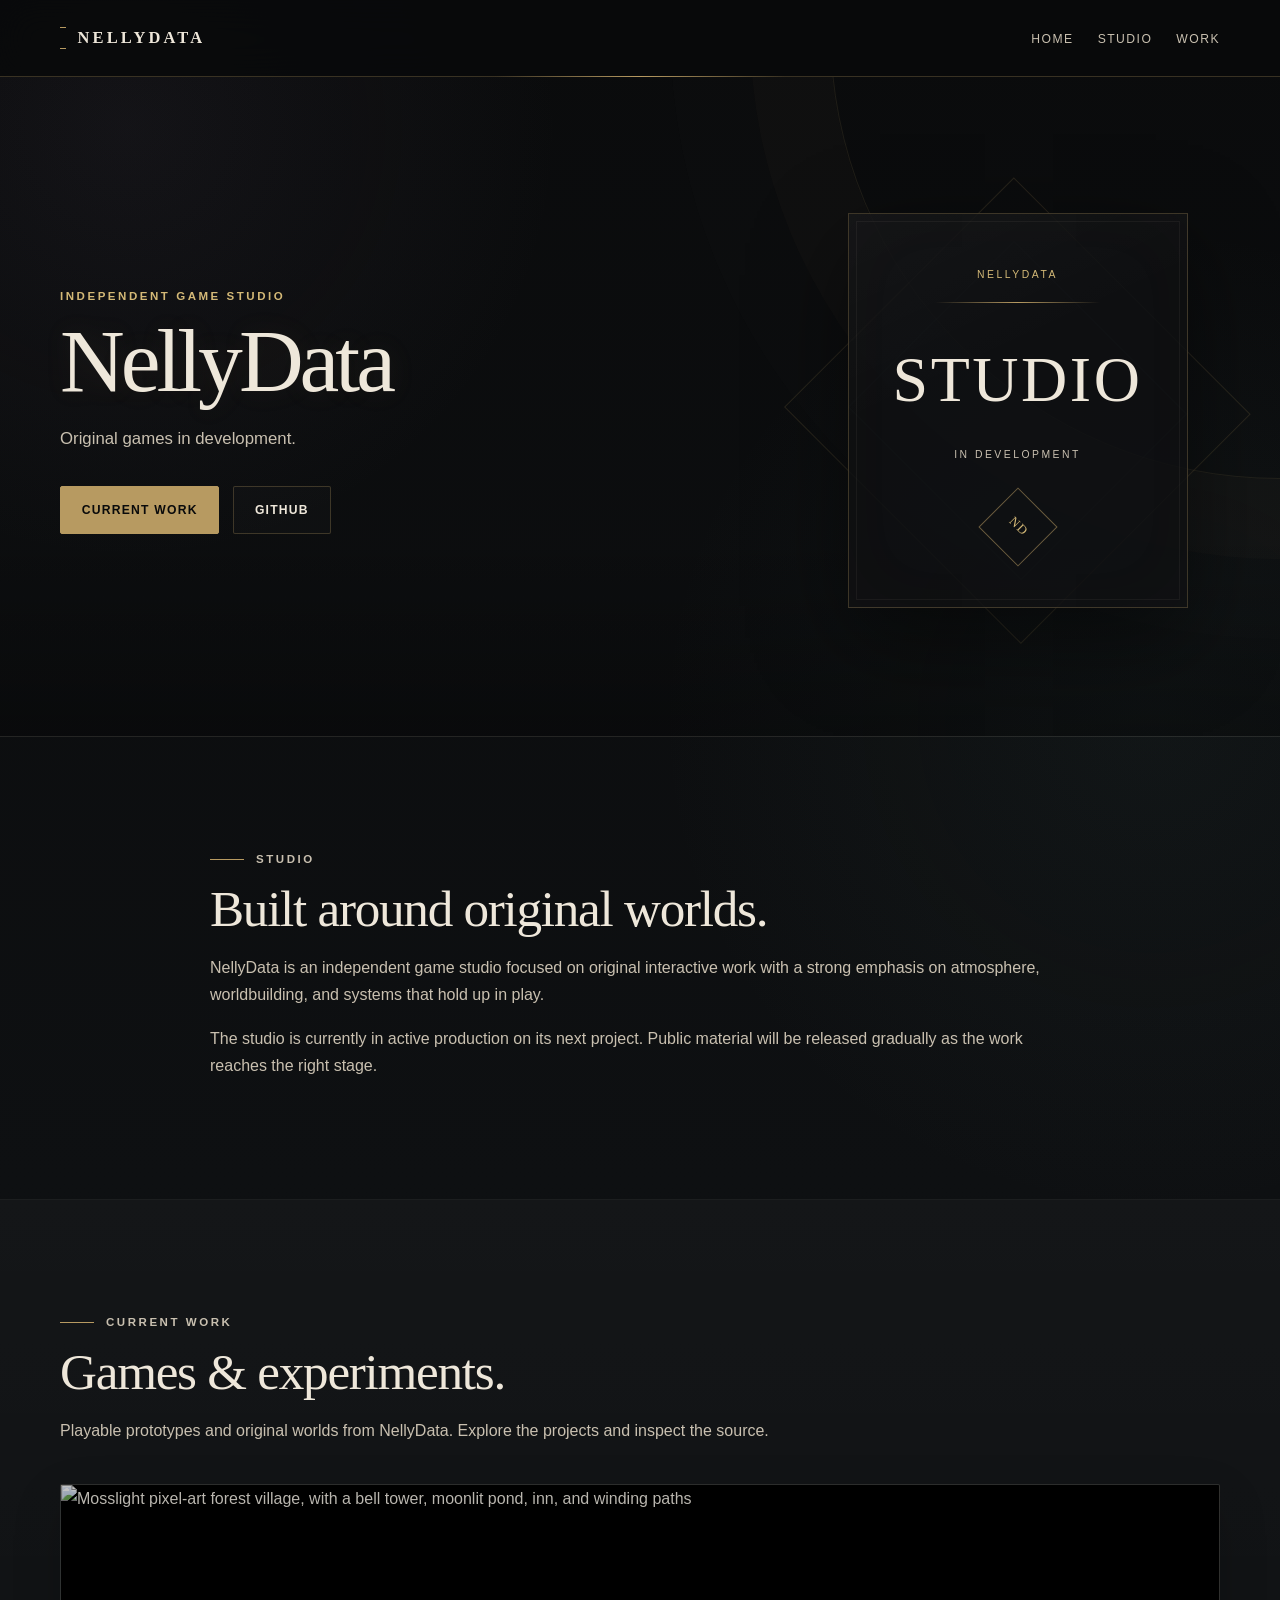
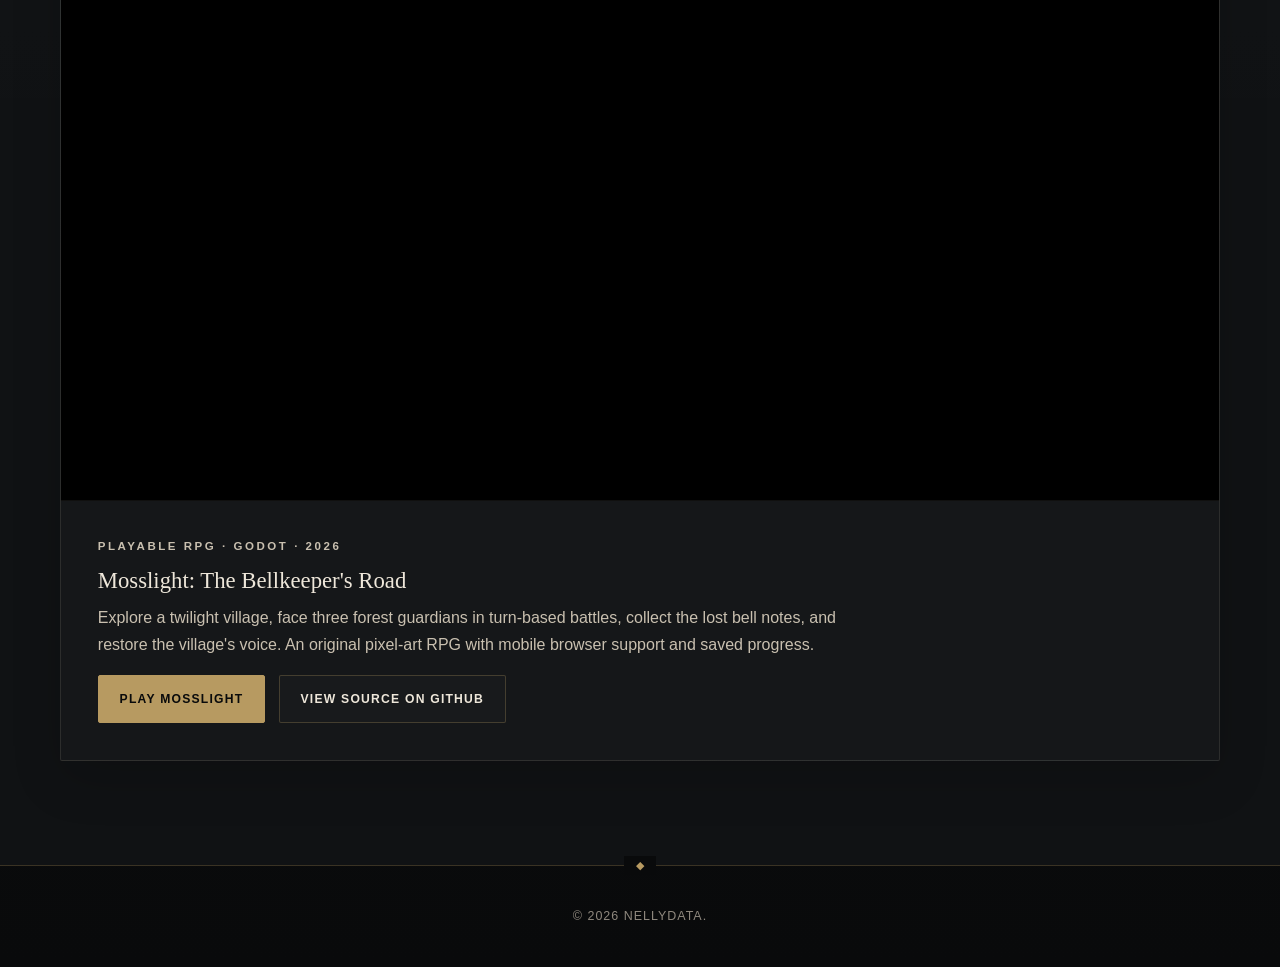
==== index.html @ 8aa21aa5 "Feature playable Mosslight RPG in NellyData portfolio" ====
<!DOCTYPE html>
<html lang="en">
<head>
    <meta charset="UTF-8">
    <meta name="viewport" content="width=device-width, initial-scale=1.0">
    <meta name="description" content="NellyData is an independent game studio developing original interactive work.">
    <meta name="theme-color" content="#090a0b">
    <title>NellyData | Game Studio</title>
    <link rel="stylesheet" href="css/style.css">
</head>
<body>
    <header class="site-header">
        <div class="container nav-wrapper">
            <a class="site-title" href="#home">NellyData</a>
            <nav aria-label="Main navigation">
                <ul class="nav-list">
                    <li><a href="#home">Home</a></li>
                    <li><a href="#studio">Studio</a></li>
                    <li><a href="#work">Work</a></li>
                </ul>
            </nav>
        </div>
    </header>

    <main>
        <section id="home" class="hero">
            <div class="container hero-content">
                <div>
                    <p class="eyebrow">Independent Game Studio</p>
                    <h1><span>NellyData</span></h1>
                    <p class="hero-text">
                        Original games in development.
                    </p>
                    <div class="button-row">
                        <a class="button primary" href="#work">Current Work</a>
                        <a class="button secondary" href="https://github.com/nellydata" target="_blank" rel="noopener">GitHub</a>
                    </div>
                </div>

                <aside class="hero-mark" aria-label="NellyData studio mark">
                    <div class="hero-mark-frame">
                        <span class="mark-kicker">NELLYDATA</span>
                        <span class="mark-rule"></span>
                        <strong>STUDIO</strong>
                        <span class="mark-subtitle">IN DEVELOPMENT</span>
                        <span class="mark-sigil" aria-hidden="true">ND</span>
                    </div>
                </aside>
            </div>
        </section>

        <section id="studio" class="section">
            <div class="container narrow">
                <p class="section-label">Studio</p>
                <h2>Built around original worlds.</h2>
                <p>
                    NellyData is an independent game studio focused on original interactive work with a strong
                    emphasis on atmosphere, worldbuilding, and systems that hold up in play.
                </p>
                <p>
                    The studio is currently in active production on its next project. Public material will be
                    released gradually as the work reaches the right stage.
                </p>
            </div>
        </section>

        <section id="work" class="section alternate-background">
            <div class="container">
                <p class="section-label">Current Work</p>
                <h2>Games &amp; experiments.</h2>
                <p class="section-intro">
                    Playable prototypes and original worlds from NellyData. Explore the projects and inspect the source.
                </p>

                <div class="project-grid">
                    <article class="project-card">
                        <img src="https://raw.githubusercontent.com/nellydata/mosslight-the-bellkeepers-road/main/game/assets/village.png" alt="Mosslight pixel-art forest village, with a bell tower, moonlit pond, inn, and winding paths" loading="lazy">
                        <div class="project-content">
                            <p class="project-type">Playable RPG · Godot · 2026</p>
                            <h3>Mosslight: The Bellkeeper's Road</h3>
                            <p>Explore a twilight village, face three forest guardians in turn-based battles, collect the lost bell notes, and restore the village's voice. An original pixel-art RPG with mobile browser support and saved progress.</p>
                            <div class="button-row">
                                <a class="button primary" href="https://nellydata.tailc1afc1.ts.net:10000/mosslight/index.html?v=mosslight-20261029-v1" target="_blank" rel="noopener noreferrer">Play Mosslight</a>
                                <a class="button secondary" href="https://github.com/nellydata/mosslight-the-bellkeepers-road" target="_blank" rel="noopener noreferrer">View Source on GitHub</a>
                            </div>
                        </div>
                    </article>
                </div>
            </div>
        </section>
    </main>

    <footer class="site-footer">
        <div class="container">
            <p>&copy; 2026 NellyData.</p>
        </div>
    </footer>
</body>
</html>
---- css/style.css ----
:root {
    --ink: #090a0b;
    --ink-soft: #101214;
    --panel: #151719;
    --panel-raised: #1b1d20;
    --ivory: #eee7da;
    --ivory-soft: #c9c0b0;
    --brass: #b79a61;
    --brass-bright: #d4b977;
    --verdigris: #567c77;
    --violet: #665872;
    --line: rgba(183, 154, 97, 0.28);
    --line-soft: rgba(238, 231, 218, 0.10);
    --shadow: rgba(0, 0, 0, 0.48);
    --max-width: 1160px;
}

* {
    box-sizing: border-box;
}

html {
    scroll-behavior: smooth;
    background: var(--ink);
}

body {
    margin: 0;
    min-height: 100vh;
    font-family: "Segoe UI", Inter, Arial, sans-serif;
    line-height: 1.7;
    color: var(--ivory);
    background:
        radial-gradient(circle at 10% 5%, rgba(102, 88, 114, 0.10), transparent 27rem),
        radial-gradient(circle at 90% 28%, rgba(86, 124, 119, 0.07), transparent 31rem),
        linear-gradient(180deg, #0a0b0c 0%, #0e1012 46%, #090a0b 100%);
}

body::before {
    content: "";
    position: fixed;
    inset: 0;
    pointer-events: none;
    opacity: 0.22;
    background-image:
        linear-gradient(rgba(255,255,255,0.012) 1px, transparent 1px),
        linear-gradient(90deg, rgba(255,255,255,0.009) 1px, transparent 1px);
    background-size: 72px 72px;
    mask-image: linear-gradient(to bottom, black, transparent 78%);
    z-index: -1;
}

::selection {
    background: var(--brass);
    color: var(--ink);
}

img {
    max-width: 100%;
    display: block;
}

a {
    color: inherit;
}

.container {
    width: min(92%, var(--max-width));
    margin: 0 auto;
}

.narrow {
    max-width: 860px;
}

.site-header {
    position: sticky;
    top: 0;
    z-index: 1000;
    background: rgba(9, 10, 11, 0.88);
    backdrop-filter: blur(18px);
    border-bottom: 1px solid var(--line);
}

.site-header::after {
    content: "";
    position: absolute;
    left: 50%;
    bottom: -1px;
    width: min(28vw, 290px);
    height: 1px;
    transform: translateX(-50%);
    background: linear-gradient(90deg, transparent, var(--brass), transparent);
}

.nav-wrapper {
    min-height: 76px;
    display: flex;
    align-items: center;
    justify-content: space-between;
    gap: 1.5rem;
}

.site-title {
    position: relative;
    padding-left: 1.1rem;
    font-family: Georgia, "Times New Roman", serif;
    font-size: 1.03rem;
    font-weight: 700;
    letter-spacing: 0.19em;
    text-decoration: none;
    text-transform: uppercase;
}

.site-title::before {
    content: "";
    position: absolute;
    left: 0;
    top: 50%;
    width: 6px;
    height: 20px;
    border-top: 1px solid var(--brass);
    border-bottom: 1px solid var(--brass);
    transform: translateY(-50%);
}

.nav-list {
    display: flex;
    gap: 1.5rem;
    margin: 0;
    padding: 0;
    list-style: none;
}

.nav-list a {
    position: relative;
    color: var(--ivory-soft);
    font-size: 0.76rem;
    letter-spacing: 0.12em;
    text-decoration: none;
    text-transform: uppercase;
}

.nav-list a::after {
    content: "";
    position: absolute;
    left: 0;
    right: 100%;
    bottom: -0.45rem;
    height: 1px;
    background: var(--brass);
    transition: right 180ms ease;
}

.nav-list a:hover,
.nav-list a:focus-visible {
    color: var(--ivory);
}

.nav-list a:hover::after,
.nav-list a:focus-visible::after {
    right: 0;
}

.hero {
    position: relative;
    overflow: hidden;
    padding: 8.5rem 0 8rem;
    border-bottom: 1px solid var(--line-soft);
}

.hero::before,
.hero::after {
    content: "";
    position: absolute;
    pointer-events: none;
}

.hero::before {
    width: 56rem;
    height: 56rem;
    right: -28rem;
    top: -31rem;
    border: 1px solid rgba(183, 154, 97, 0.12);
    border-radius: 50%;
    box-shadow:
        0 0 0 80px rgba(183, 154, 97, 0.018),
        0 0 0 160px rgba(86, 124, 119, 0.012);
}

.hero::after {
    left: 0;
    right: 0;
    bottom: 0;
    height: 13rem;
    background: linear-gradient(to top, rgba(0, 0, 0, 0.28), transparent);
}

.hero-content {
    position: relative;
    z-index: 1;
    display: grid;
    grid-template-columns: minmax(0, 1.25fr) minmax(300px, 0.75fr);
    gap: 5rem;
    align-items: center;
}

.eyebrow,
.section-label,
.project-type {
    margin-bottom: 0.75rem;
    color: var(--brass-bright);
    font-size: 0.72rem;
    font-weight: 700;
    letter-spacing: 0.22em;
    text-transform: uppercase;
}

h1,
h2,
h3,
p {
    margin-top: 0;
}

h1,
h2,
h3 {
    font-family: Georgia, "Times New Roman", serif;
    font-weight: 500;
}

h1 {
    max-width: 780px;
    margin-bottom: 1.3rem;
    font-size: clamp(3rem, 7vw, 6rem);
    line-height: 0.96;
    letter-spacing: -0.045em;
}

h1 span {
    color: var(--ivory);
    text-shadow: 0 0 28px rgba(183, 154, 97, 0.10);
}

h2 {
    margin-bottom: 1.1rem;
    font-size: clamp(2rem, 4vw, 3.5rem);
    line-height: 1.08;
    letter-spacing: -0.025em;
}

h3 {
    margin-bottom: 0.65rem;
    font-size: 1.42rem;
    line-height: 1.2;
}

.hero-text,
.section-intro,
.section p,
.project-card p {
    color: var(--ivory-soft);
}

.hero-text {
    max-width: 700px;
    margin-bottom: 2rem;
    font-size: 1.05rem;
}

.button-row {
    display: flex;
    flex-wrap: wrap;
    gap: 0.85rem;
}

.button {
    position: relative;
    display: inline-block;
    overflow: hidden;
    padding: 0.82rem 1.3rem;
    border: 1px solid var(--line);
    border-radius: 2px;
    font-size: 0.76rem;
    font-weight: 700;
    letter-spacing: 0.10em;
    text-decoration: none;
    text-transform: uppercase;
    transition:
        transform 180ms ease,
        border-color 180ms ease,
        background 180ms ease,
        color 180ms ease;
}

.button:hover,
.button:focus-visible {
    transform: translateY(-1px);
}

.button.primary {
    border-color: var(--brass);
    background: var(--brass);
    color: var(--ink);
}

.button.primary:hover,
.button.primary:focus-visible {
    border-color: var(--brass-bright);
    background: var(--brass-bright);
}

.button.secondary {
    background: rgba(255,255,255,0.015);
    color: var(--ivory);
}

.button.secondary:hover,
.button.secondary:focus-visible {
    border-color: rgba(183, 154, 97, 0.65);
    background: rgba(183, 154, 97, 0.06);
}

.hero-mark {
    position: relative;
    min-height: 390px;
    display: grid;
    place-items: center;
}

.hero-mark::before,
.hero-mark::after {
    content: "";
    position: absolute;
    inset: 2.2rem;
    border: 1px solid rgba(183, 154, 97, 0.16);
    transform: rotate(45deg);
}

.hero-mark::after {
    inset: 5rem;
    border-color: rgba(86, 124, 119, 0.14);
    transform: rotate(45deg);
}

.hero-mark-frame {
    position: relative;
    z-index: 2;
    width: min(100%, 340px);
    padding: 3.25rem 2rem;
    border: 1px solid var(--line);
    outline: 1px solid rgba(238, 231, 218, 0.05);
    outline-offset: -9px;
    background:
        linear-gradient(155deg, rgba(255,255,255,0.025), transparent 40%),
        rgba(14, 16, 18, 0.86);
    box-shadow:
        0 30px 90px var(--shadow),
        inset 0 0 80px rgba(183, 154, 97, 0.018);
    text-align: center;
}

.mark-kicker,
.mark-subtitle {
    display: block;
    font-size: 0.65rem;
    letter-spacing: 0.24em;
    text-transform: uppercase;
}

.mark-kicker {
    color: var(--brass-bright);
}

.mark-rule {
    display: block;
    width: 60%;
    height: 1px;
    margin: 1.15rem auto 1.45rem;
    background: linear-gradient(90deg, transparent, var(--brass), transparent);
}

.hero-mark strong {
    display: block;
    font-family: Georgia, "Times New Roman", serif;
    font-size: clamp(2.4rem, 5vw, 4rem);
    font-weight: 500;
    letter-spacing: 0.04em;
}

.mark-subtitle {
    margin-top: 0.7rem;
    color: var(--ivory-soft);
    line-height: 1.7;
}

.mark-sigil {
    display: grid;
    width: 56px;
    height: 56px;
    margin: 2.2rem auto 0;
    place-items: center;
    border: 1px solid rgba(183, 154, 97, 0.55);
    transform: rotate(45deg);
    color: var(--brass-bright);
    font-family: Georgia, "Times New Roman", serif;
    font-size: 0.8rem;
    letter-spacing: 0.08em;
}

.mark-sigil::first-letter {
    color: var(--ivory);
}

.section {
    position: relative;
    padding: 6.5rem 0;
}

.section + .section {
    border-top: 1px solid rgba(238, 231, 218, 0.055);
}

.alternate-background {
    background:
        linear-gradient(180deg, rgba(255,255,255,0.015), transparent 45%),
        var(--ink-soft);
}

.section-label {
    display: inline-flex;
    align-items: center;
    gap: 0.75rem;
}

.section-label::before {
    content: "";
    width: 34px;
    height: 1px;
    background: var(--brass);
}

.section-intro {
    max-width: 760px;
}

.skills-grid {
    display: grid;
    grid-template-columns: repeat(3, 1fr);
    gap: 1rem;
    margin-top: 2.4rem;
}

.info-card,
.project-card {
    position: relative;
    border: 1px solid var(--line-soft);
    border-radius: 2px;
    background:
        linear-gradient(150deg, rgba(255,255,255,0.022), transparent 38%),
        var(--panel);
    box-shadow: 0 18px 50px rgba(0, 0, 0, 0.16);
}

.info-card::before,
.project-card::before {
    content: "";
    position: absolute;
    left: 0;
    top: 0;
    width: 64px;
    height: 1px;
    background: var(--brass);
}

.info-card {
    padding: 1.5rem;
}

.info-card:nth-child(2)::before {
    background: var(--verdigris);
}

.info-card:nth-child(3)::before {
    background: var(--violet);
}

.info-card p {
    margin-bottom: 0;
}

.project-grid {
    display: grid;
    grid-template-columns: repeat(12, 1fr);
    gap: 1.25rem;
    margin-top: 2.5rem;
}

.project-card {
    grid-column: span 6;
    overflow: hidden;
    transition:
        transform 180ms ease,
        border-color 180ms ease,
        background 180ms ease;
}

.project-card:first-child {
    grid-column: span 12;
    background:
        radial-gradient(circle at 85% 10%, rgba(86, 124, 119, 0.09), transparent 28rem),
        linear-gradient(150deg, rgba(183,154,97,0.04), transparent 38%),
        var(--panel);
}

.project-card:hover {
    transform: translateY(-3px);
    border-color: rgba(183, 154, 97, 0.30);
}

.project-card > img {
    width: 100%;
    aspect-ratio: 16 / 8.5;
    object-fit: cover;
    filter: saturate(0.65) contrast(1.08) brightness(0.76);
    border-bottom: 1px solid var(--line-soft);
    background: #050606;
}

.project-content {
    padding: 1.7rem;
}

.project-card:first-child .project-content {
    max-width: 850px;
    padding: 2.3rem;
}

.project-type {
    margin-bottom: 0.6rem;
}

.site-footer {
    position: relative;
    padding: 2.5rem 0;
    border-top: 1px solid var(--line);
    color: #8f887e;
    text-align: center;
}

.site-footer::before {
    content: "◆";
    position: absolute;
    top: -0.62rem;
    left: 50%;
    padding: 0 0.75rem;
    transform: translateX(-50%);
    background: var(--ink);
    color: var(--brass);
    font-size: 0.7rem;
}

.site-footer p {
    margin-bottom: 0;
    font-size: 0.78rem;
    letter-spacing: 0.08em;
    text-transform: uppercase;
}

:focus-visible {
    outline: 2px solid var(--brass-bright);
    outline-offset: 4px;
}

@media (max-width: 900px) {
    .hero-content {
        grid-template-columns: 1fr;
        gap: 3rem;
    }

    .hero {
        padding-top: 6.5rem;
    }

    .hero-mark {
        min-height: 300px;
    }

    .skills-grid {
        grid-template-columns: 1fr;
    }

    .project-card,
    .project-card:first-child {
        grid-column: span 12;
    }
}

@media (max-width: 660px) {
    .nav-wrapper {
        align-items: flex-start;
        flex-direction: column;
        padding: 1rem 0;
    }

    .nav-list {
        flex-wrap: wrap;
        gap: 0.8rem 1rem;
    }

    .hero {
        padding: 5rem 0 5.5rem;
    }

    .hero-mark {
        min-height: 260px;
    }

    .hero-mark::before,
    .hero-mark::after {
        display: none;
    }

    .section {
        padding: 5rem 0;
    }

    .project-card:first-child .project-content,
    .project-content {
        padding: 1.4rem;
    }
}

@media (prefers-reduced-motion: reduce) {
    html {
        scroll-behavior: auto;
    }

    *,
    *::before,
    *::after {
        transition: none !important;
    }
}
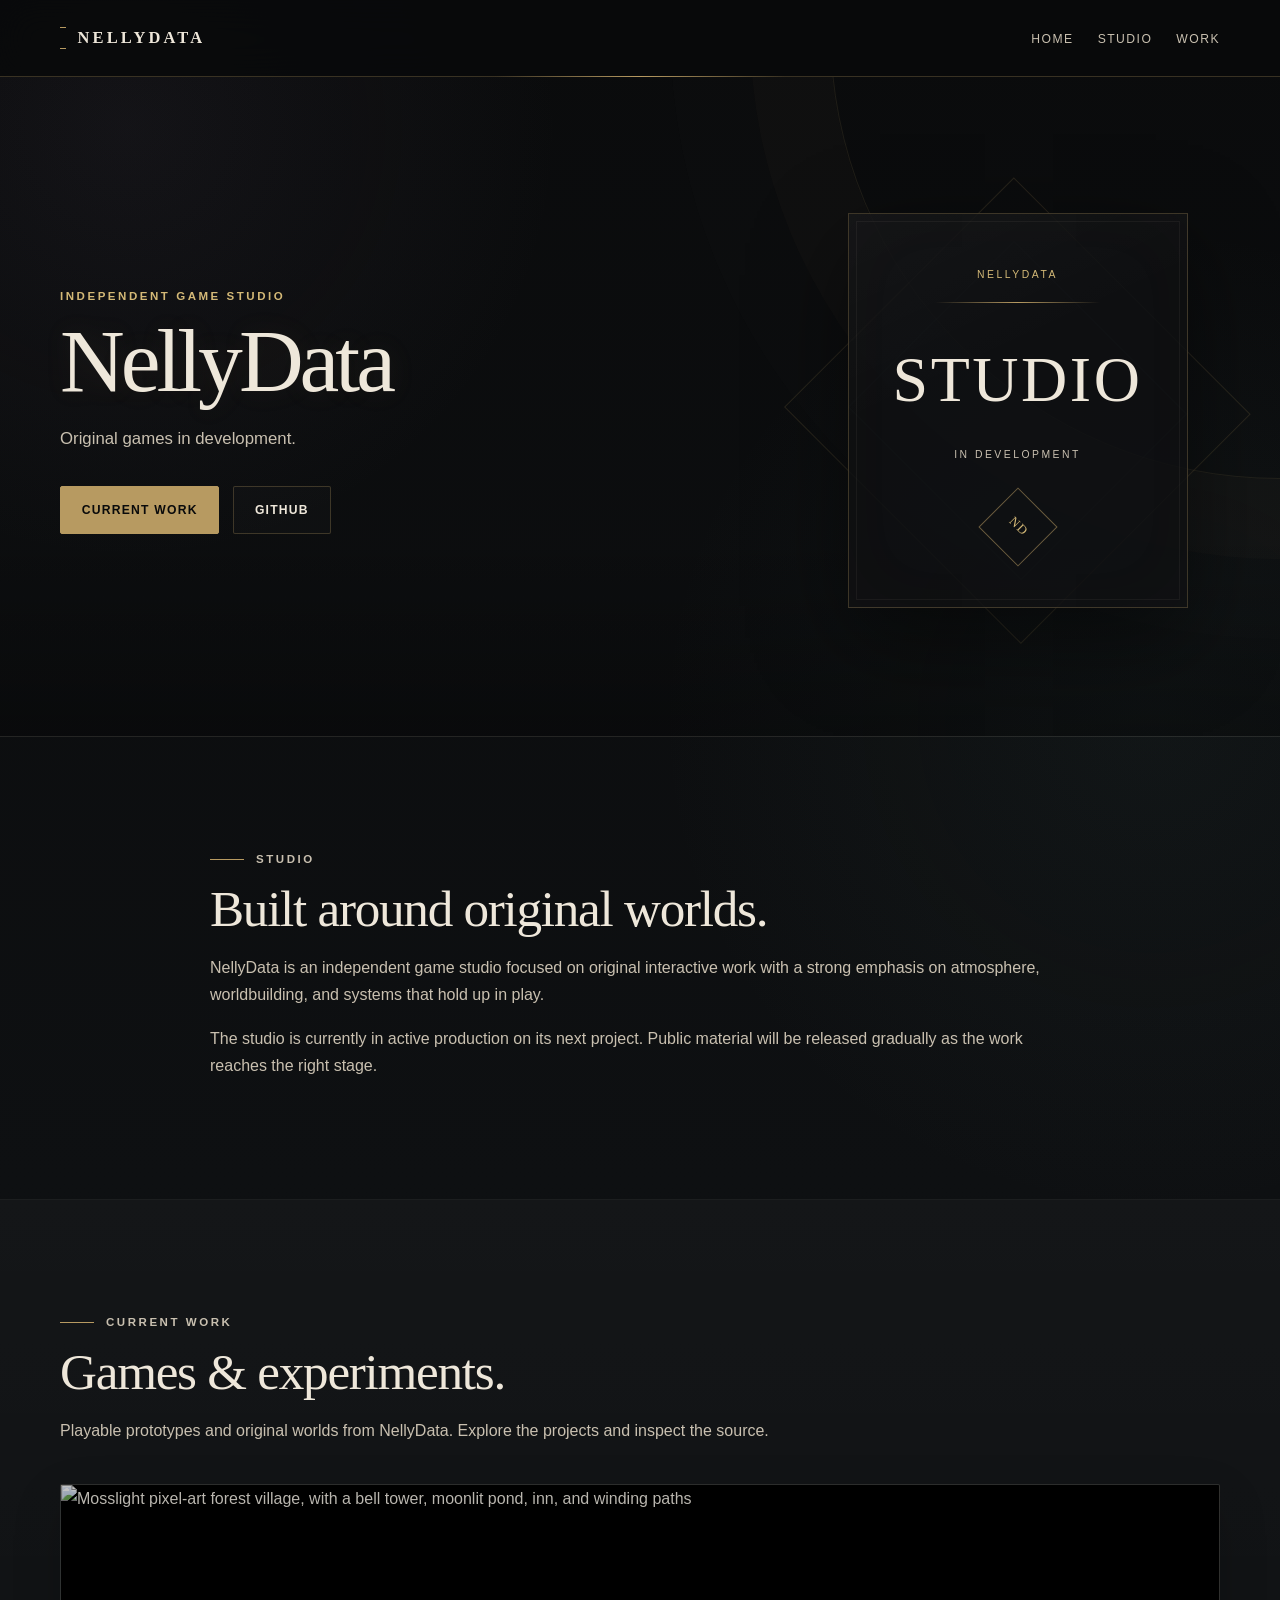
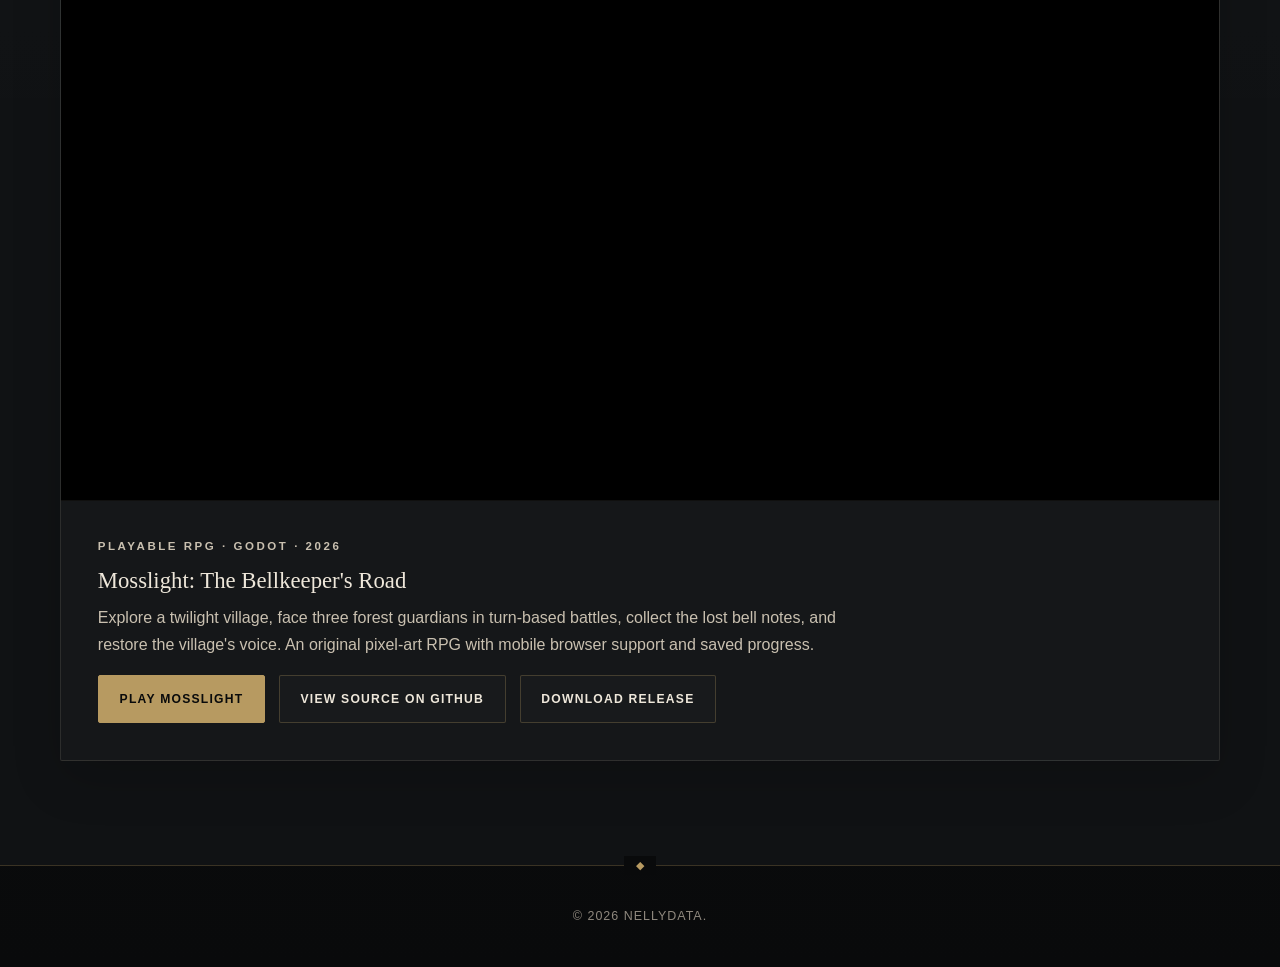
==== commit b1de770d: "Add Mosslight download release to portfolio" ====
--- a/index.html
+++ b/index.html
@@ -82,6 +82,7 @@
                             <div class="button-row">
                                 <a class="button primary" href="https://nellydata.tailc1afc1.ts.net:10000/mosslight/index.html?v=mosslight-20261029-v1" target="_blank" rel="noopener noreferrer">Play Mosslight</a>
                                 <a class="button secondary" href="https://github.com/nellydata/mosslight-the-bellkeepers-road" target="_blank" rel="noopener noreferrer">View Source on GitHub</a>
+                                <a class="button secondary" href="https://github.com/nellydata/mosslight-the-bellkeepers-road/releases/tag/v1.0.0" target="_blank" rel="noopener noreferrer">Download Release</a>
                             </div>
                         </div>
                     </article>
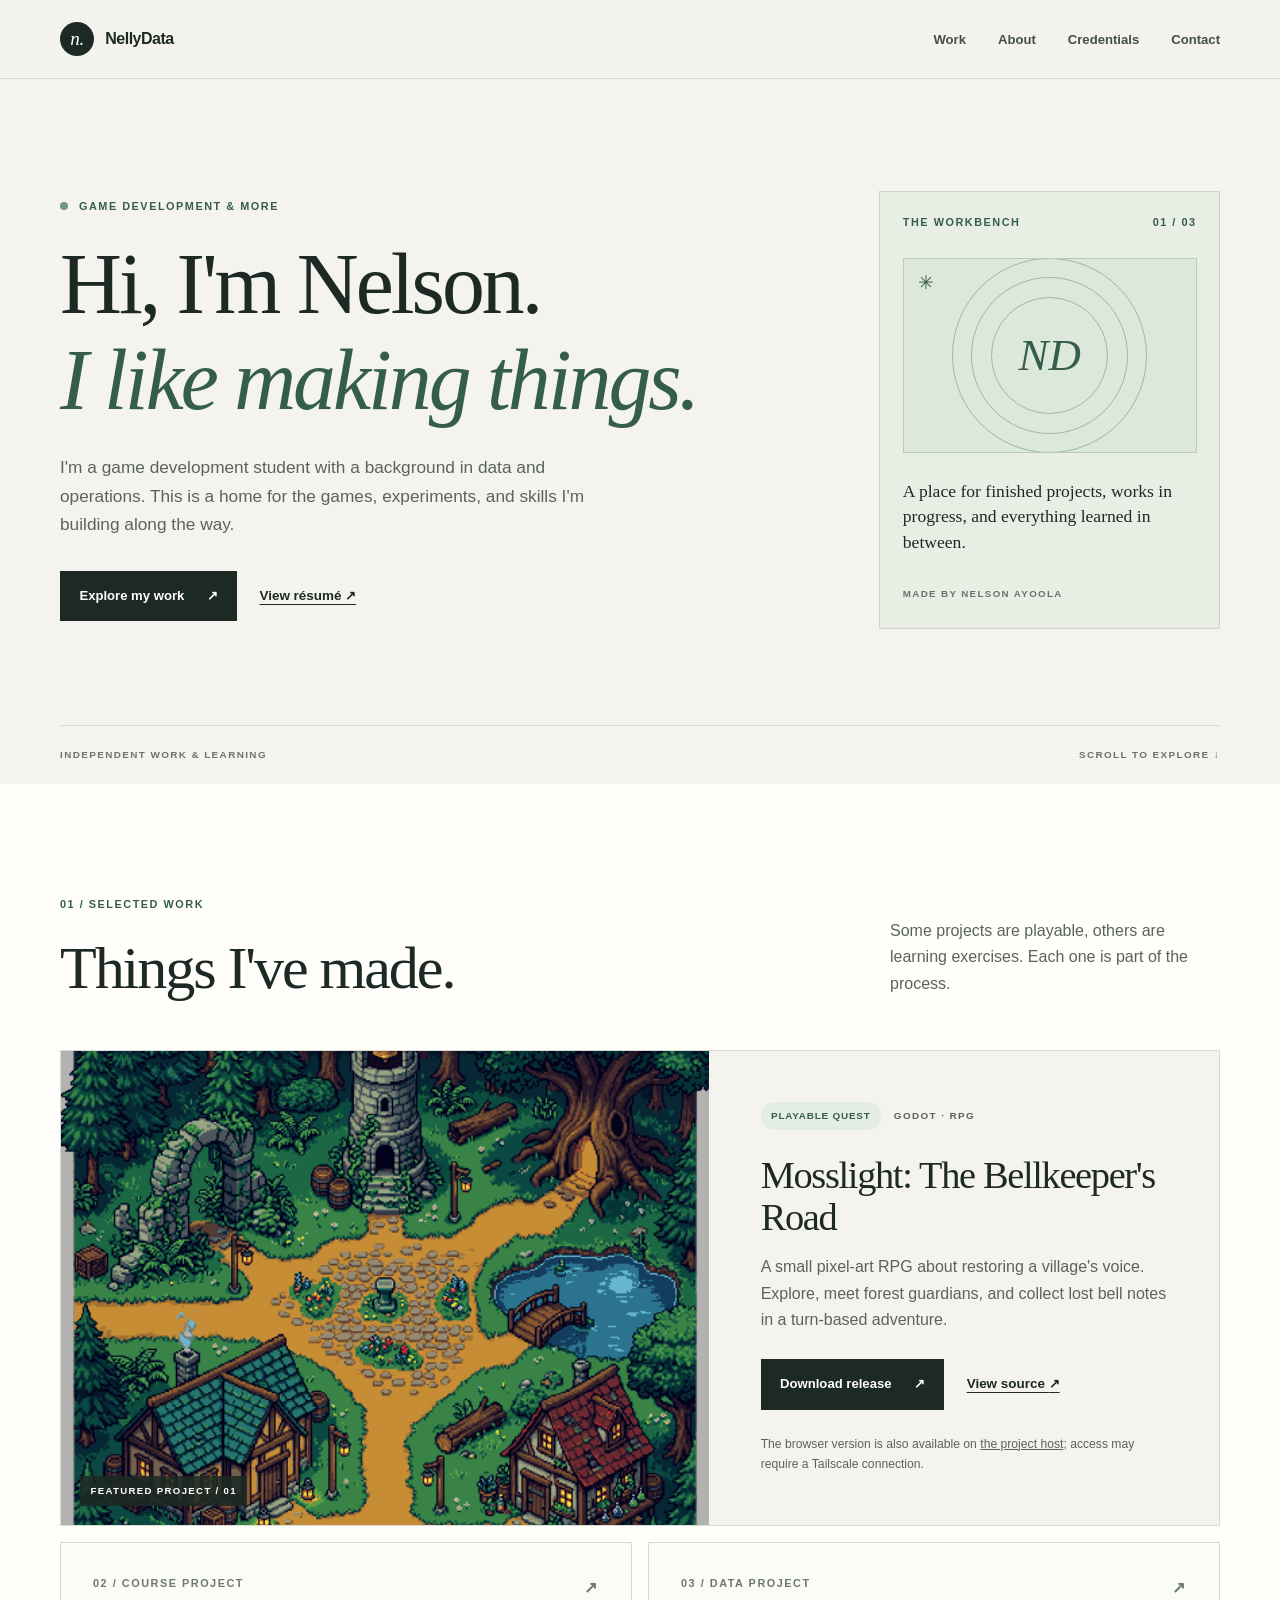
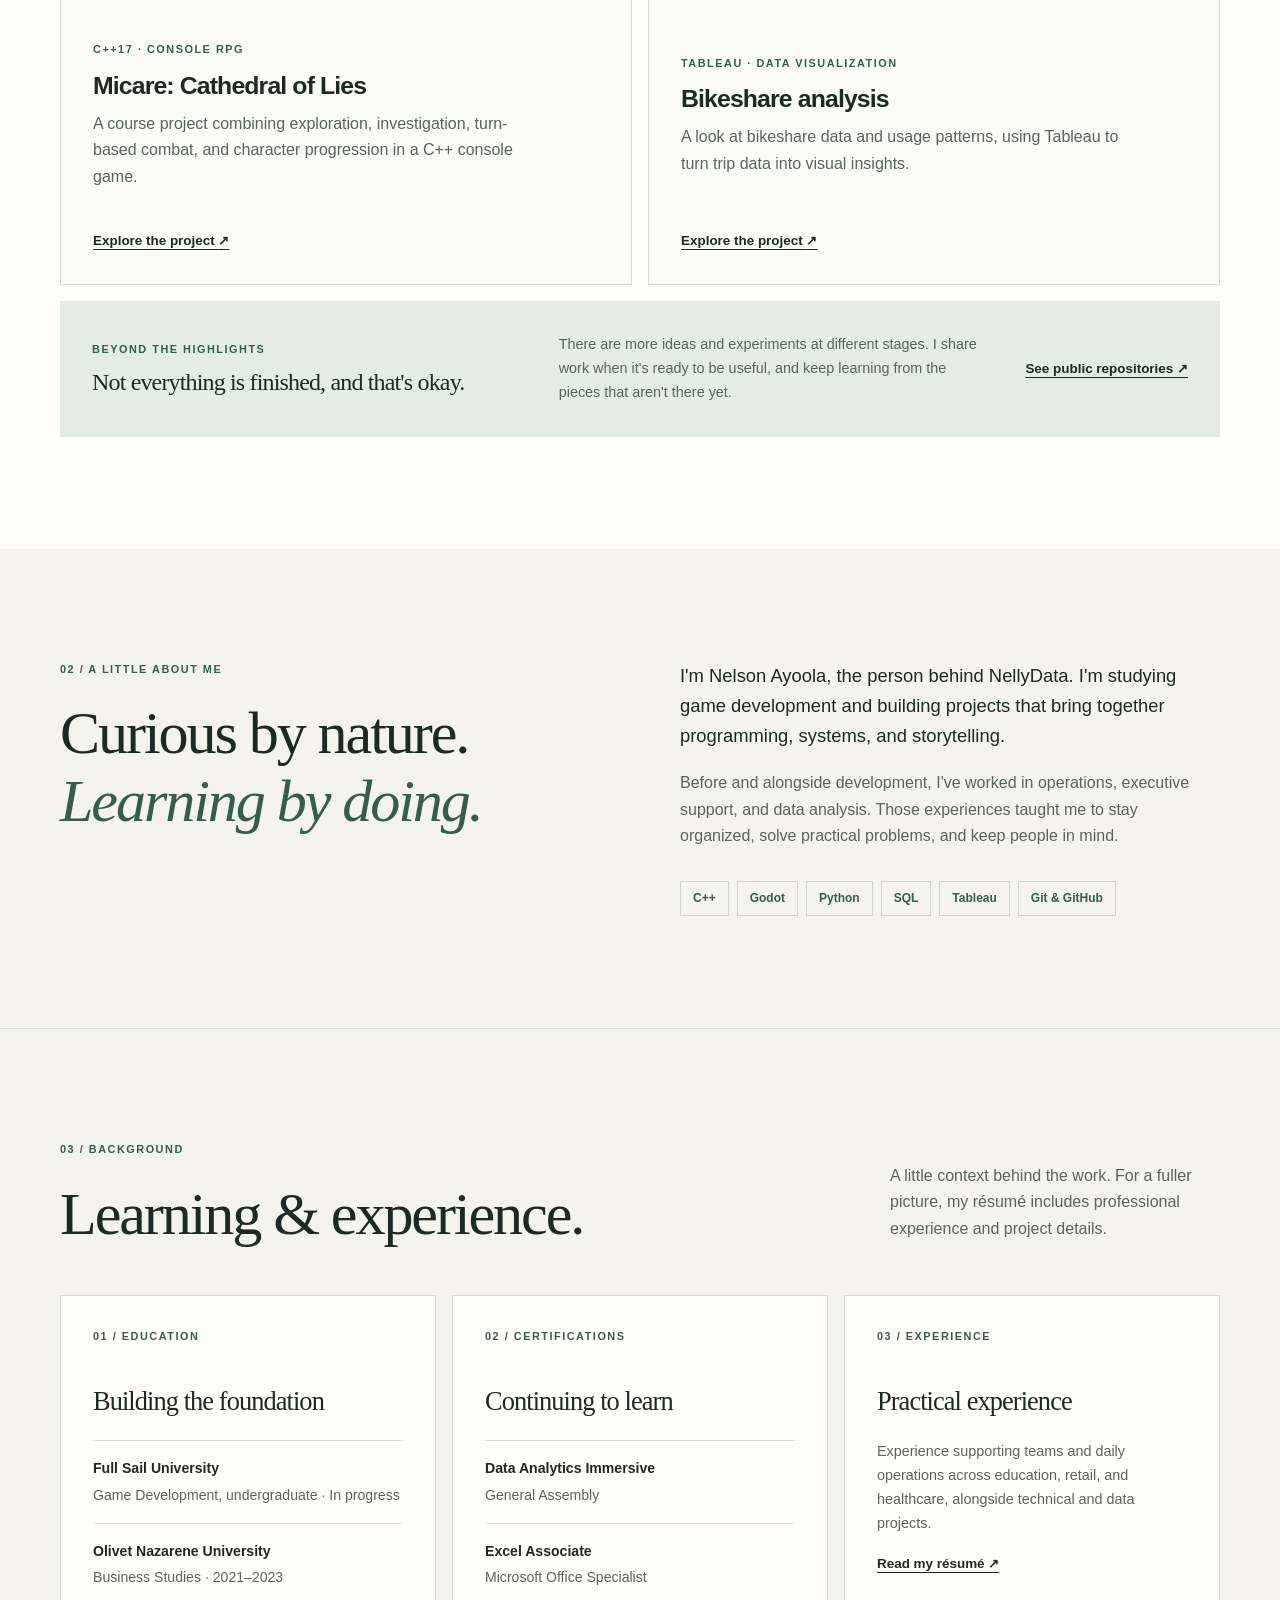
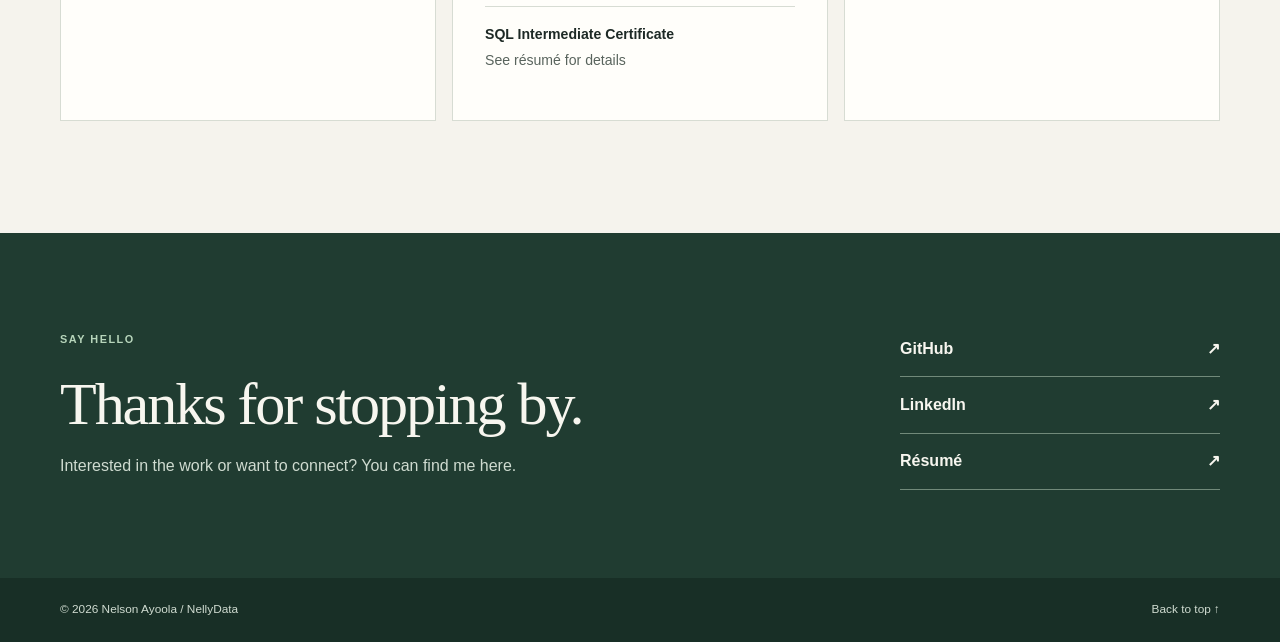
==== commit 8de2d5e0: "Redesign portfolio around work and credentials Co-authored-by: Copilot <223556219+Copilot@users.nore" ====
--- a/index.html
+++ b/index.html
@@ -3,98 +3,145 @@
 <head>
     <meta charset="UTF-8">
     <meta name="viewport" content="width=device-width, initial-scale=1.0">
-    <meta name="description" content="NellyData is an independent game studio developing original interactive work.">
-    <meta name="theme-color" content="#090a0b">
-    <title>NellyData | Game Studio</title>
+    <meta name="description" content="Nelson Ayoola's portfolio: game development, data projects, education, and experience.">
+    <meta name="theme-color" content="#f5f3ed">
+    <title>Nelson Ayoola | NellyData</title>
     <link rel="stylesheet" href="css/style.css">
 </head>
 <body>
+    <a class="skip-link" href="#main">Skip to content</a>
     <header class="site-header">
         <div class="container nav-wrapper">
-            <a class="site-title" href="#home">NellyData</a>
+            <a class="brand" href="#home" aria-label="NellyData, back to top"><span class="brand-mark">n.</span> NellyData</a>
             <nav aria-label="Main navigation">
                 <ul class="nav-list">
-                    <li><a href="#home">Home</a></li>
-                    <li><a href="#studio">Studio</a></li>
                     <li><a href="#work">Work</a></li>
+                    <li><a href="#about">About</a></li>
+                    <li><a href="#credentials">Credentials</a></li>
+                    <li><a href="#contact">Contact</a></li>
                 </ul>
             </nav>
         </div>
     </header>
 
-    <main>
-        <section id="home" class="hero">
-            <div class="container hero-content">
+    <main id="main">
+        <section class="hero" id="home">
+            <div class="container hero-layout">
                 <div>
-                    <p class="eyebrow">Independent Game Studio</p>
-                    <h1><span>NellyData</span></h1>
-                    <p class="hero-text">
-                        Original games in development.
-                    </p>
+                    <p class="eyebrow"><span class="status-dot"></span> Game development &amp; more</p>
+                    <h1>Hi, I'm Nelson.<br><em>I like making things.</em></h1>
+                    <p class="hero-copy">I'm a game development student with a background in data and operations. This is a home for the games, experiments, and skills I'm building along the way.</p>
                     <div class="button-row">
-                        <a class="button primary" href="#work">Current Work</a>
-                        <a class="button secondary" href="https://github.com/nellydata" target="_blank" rel="noopener">GitHub</a>
+                        <a class="button button-dark" href="#work">Explore my work <span aria-hidden="true">↗</span></a>
+                        <a class="text-link" href="assets/Nelson-Ayoola-Resume.pdf">View résumé <span aria-hidden="true">↗</span></a>
                     </div>
                 </div>
+                <aside class="hero-note" aria-label="About this portfolio">
+                    <div class="note-top"><span>THE WORKBENCH</span><span>01 / 03</span></div>
+                    <div class="note-art" aria-hidden="true"><span>✳</span><i></i><b>ND</b></div>
+                    <p>A place for finished projects, works in progress, and everything learned in between.</p>
+                    <span class="note-footer">MADE BY NELSON AYOOLA</span>
+                </aside>
+            </div>
+            <div class="container hero-bottom"><span>INDEPENDENT WORK &amp; LEARNING</span><span>SCROLL TO EXPLORE ↓</span></div>
+        </section>
 
-                <aside class="hero-mark" aria-label="NellyData studio mark">
-                    <div class="hero-mark-frame">
-                        <span class="mark-kicker">NELLYDATA</span>
-                        <span class="mark-rule"></span>
-                        <strong>STUDIO</strong>
-                        <span class="mark-subtitle">IN DEVELOPMENT</span>
-                        <span class="mark-sigil" aria-hidden="true">ND</span>
+        <section class="section work-section" id="work">
+            <div class="container">
+                <div class="section-heading">
+                    <div><p class="eyebrow">01 / Selected work</p><h2>Things I've made.</h2></div>
+                    <p>Some projects are playable, others are learning exercises. Each one is part of the process.</p>
+                </div>
+
+                <article class="featured-project">
+                    <div class="project-image">
+                        <img src="images/mosslight-village.png" alt="Pixel-art village from Mosslight: The Bellkeeper's Road" loading="lazy">
+                        <span class="image-label">FEATURED PROJECT / 01</span>
                     </div>
-                </aside>
+                    <div class="featured-content">
+                        <div class="project-meta"><span class="pill">Playable quest</span><span>GODOT · RPG</span></div>
+                        <h3>Mosslight: The Bellkeeper's Road</h3>
+                        <p>A small pixel-art RPG about restoring a village's voice. Explore, meet forest guardians, and collect lost bell notes in a turn-based adventure.</p>
+                        <div class="project-links">
+                            <a class="button button-dark" href="https://github.com/nellydata/mosslight-the-bellkeepers-road/releases/tag/v1.0.0">Download release <span aria-hidden="true">↗</span></a>
+                            <a class="text-link" href="https://github.com/nellydata/mosslight-the-bellkeepers-road">View source <span aria-hidden="true">↗</span></a>
+                        </div>
+                        <p class="availability">The browser version is also available on <a href="https://nellydata.tailc1afc1.ts.net:10000/mosslight/index.html?v=mosslight-20261029-v1">the project host</a>; access may require a Tailscale connection.</p>
+                    </div>
+                </article>
+
+                <div class="project-grid">
+                    <article class="project-card">
+                        <div class="card-top"><span>02 / COURSE PROJECT</span><span aria-hidden="true">↗</span></div>
+                        <div><p class="project-category">C++17 · CONSOLE RPG</p><h3>Micare: Cathedral of Lies</h3><p>A course project combining exploration, investigation, turn-based combat, and character progression in a C++ console game.</p></div>
+                        <a class="text-link" href="https://github.com/nellydata/MysteryRPG-PP1">Explore the project <span aria-hidden="true">↗</span></a>
+                    </article>
+                    <article class="project-card">
+                        <div class="card-top"><span>03 / DATA PROJECT</span><span aria-hidden="true">↗</span></div>
+                        <div><p class="project-category">TABLEAU · DATA VISUALIZATION</p><h3>Bikeshare analysis</h3><p>A look at bikeshare data and usage patterns, using Tableau to turn trip data into visual insights.</p></div>
+                        <a class="text-link" href="https://github.com/nellydata/Bikeshare-Project-tableau">Explore the project <span aria-hidden="true">↗</span></a>
+                    </article>
+                </div>
+                <div class="work-in-progress">
+                    <div><p class="eyebrow">Beyond the highlights</p><h3>Not everything is finished, and that's okay.</h3></div>
+                    <p>There are more ideas and experiments at different stages. I share work when it's ready to be useful, and keep learning from the pieces that aren't there yet.</p>
+                    <a class="text-link" href="https://github.com/nellydata">See public repositories <span aria-hidden="true">↗</span></a>
+                </div>
             </div>
         </section>
 
-        <section id="studio" class="section">
-            <div class="container narrow">
-                <p class="section-label">Studio</p>
-                <h2>Built around original worlds.</h2>
-                <p>
-                    NellyData is an independent game studio focused on original interactive work with a strong
-                    emphasis on atmosphere, worldbuilding, and systems that hold up in play.
-                </p>
-                <p>
-                    The studio is currently in active production on its next project. Public material will be
-                    released gradually as the work reaches the right stage.
-                </p>
+        <section class="section about-section" id="about">
+            <div class="container about-layout">
+                <div><p class="eyebrow">02 / A little about me</p><h2>Curious by nature.<br><em>Learning by doing.</em></h2></div>
+                <div class="about-copy">
+                    <p>I'm Nelson Ayoola, the person behind NellyData. I'm studying game development and building projects that bring together programming, systems, and storytelling.</p>
+                    <p>Before and alongside development, I've worked in operations, executive support, and data analysis. Those experiences taught me to stay organized, solve practical problems, and keep people in mind.</p>
+                    <div class="skill-list" aria-label="Areas of experience"><span>C++</span><span>Godot</span><span>Python</span><span>SQL</span><span>Tableau</span><span>Git &amp; GitHub</span></div>
+                </div>
             </div>
         </section>
 
-        <section id="work" class="section alternate-background">
+        <section class="section credentials-section" id="credentials">
             <div class="container">
-                <p class="section-label">Current Work</p>
-                <h2>Games &amp; experiments.</h2>
-                <p class="section-intro">
-                    Playable prototypes and original worlds from NellyData. Explore the projects and inspect the source.
-                </p>
-
-                <div class="project-grid">
-                    <article class="project-card">
-                        <img src="https://raw.githubusercontent.com/nellydata/mosslight-the-bellkeepers-road/main/game/assets/village.png" alt="Mosslight pixel-art forest village, with a bell tower, moonlit pond, inn, and winding paths" loading="lazy">
-                        <div class="project-content">
-                            <p class="project-type">Playable RPG · Godot · 2026</p>
-                            <h3>Mosslight: The Bellkeeper's Road</h3>
-                            <p>Explore a twilight village, face three forest guardians in turn-based battles, collect the lost bell notes, and restore the village's voice. An original pixel-art RPG with mobile browser support and saved progress.</p>
-                            <div class="button-row">
-                                <a class="button primary" href="https://nellydata.tailc1afc1.ts.net:10000/mosslight/index.html?v=mosslight-20261029-v1" target="_blank" rel="noopener noreferrer">Play Mosslight</a>
-                                <a class="button secondary" href="https://github.com/nellydata/mosslight-the-bellkeepers-road" target="_blank" rel="noopener noreferrer">View Source on GitHub</a>
-                                <a class="button secondary" href="https://github.com/nellydata/mosslight-the-bellkeepers-road/releases/tag/v1.0.0" target="_blank" rel="noopener noreferrer">Download Release</a>
-                            </div>
-                        </div>
+                <div class="section-heading">
+                    <div><p class="eyebrow">03 / Background</p><h2>Learning &amp; experience.</h2></div>
+                    <p>A little context behind the work. For a fuller picture, my résumé includes professional experience and project details.</p>
+                </div>
+                <div class="credentials-grid">
+                    <article class="credential-card">
+                        <p class="card-number">01 / EDUCATION</p>
+                        <h3>Building the foundation</h3>
+                        <div class="credential-item"><strong>Full Sail University</strong><span>Game Development, undergraduate · In progress</span></div>
+                        <div class="credential-item"><strong>Olivet Nazarene University</strong><span>Business Studies · 2021–2023</span></div>
+                    </article>
+                    <article class="credential-card">
+                        <p class="card-number">02 / CERTIFICATIONS</p>
+                        <h3>Continuing to learn</h3>
+                        <div class="credential-item"><strong>Data Analytics Immersive</strong><span>General Assembly</span></div>
+                        <div class="credential-item"><strong>Excel Associate</strong><span>Microsoft Office Specialist</span></div>
+                        <div class="credential-item"><strong>SQL Intermediate Certificate</strong><span>See résumé for details</span></div>
+                    </article>
+                    <article class="credential-card">
+                        <p class="card-number">03 / EXPERIENCE</p>
+                        <h3>Practical experience</h3>
+                        <p>Experience supporting teams and daily operations across education, retail, and healthcare, alongside technical and data projects.</p>
+                        <a class="text-link" href="assets/Nelson-Ayoola-Resume.pdf">Read my résumé <span aria-hidden="true">↗</span></a>
                     </article>
                 </div>
             </div>
         </section>
+
+        <section class="contact-section" id="contact">
+            <div class="container contact-layout">
+                <div><p class="eyebrow">Say hello</p><h2>Thanks for stopping by.</h2><p>Interested in the work or want to connect? You can find me here.</p></div>
+                <div class="contact-links">
+                    <a href="https://github.com/nellydata"><span>GitHub</span><span aria-hidden="true">↗</span></a>
+                    <a href="https://www.linkedin.com/in/nelson-a-83008a251/"><span>LinkedIn</span><span aria-hidden="true">↗</span></a>
+                    <a href="assets/Nelson-Ayoola-Resume.pdf"><span>Résumé</span><span aria-hidden="true">↗</span></a>
+                </div>
+            </div>
+        </section>
     </main>
-
-    <footer class="site-footer">
-        <div class="container">
-            <p>&copy; 2026 NellyData.</p>
-        </div>
-    </footer>
+    <footer><div class="container footer-inner"><span>© 2026 Nelson Ayoola / NellyData</span><a href="#home">Back to top ↑</a></div></footer>
 </body>
 </html>
--- a/css/style.css
+++ b/css/style.css
@@ -1,645 +1,148 @@
 :root {
-    --ink: #090a0b;
-    --ink-soft: #101214;
-    --panel: #151719;
-    --panel-raised: #1b1d20;
-    --ivory: #eee7da;
-    --ivory-soft: #c9c0b0;
-    --brass: #b79a61;
-    --brass-bright: #d4b977;
-    --verdigris: #567c77;
-    --violet: #665872;
-    --line: rgba(183, 154, 97, 0.28);
-    --line-soft: rgba(238, 231, 218, 0.10);
-    --shadow: rgba(0, 0, 0, 0.48);
+    --paper: #f5f3ed;
+    --white: #fffefa;
+    --ink: #1d2925;
+    --muted: #59645d;
+    --line: #d7dcd3;
+    --green: #355d4d;
+    --light-green: #e4ede3;
     --max-width: 1160px;
 }
 
-* {
-    box-sizing: border-box;
-}
-
-html {
-    scroll-behavior: smooth;
-    background: var(--ink);
-}
-
+* { box-sizing: border-box; }
+html { scroll-behavior: smooth; scroll-padding-top: 6rem; }
 body {
     margin: 0;
-    min-height: 100vh;
-    font-family: "Segoe UI", Inter, Arial, sans-serif;
-    line-height: 1.7;
-    color: var(--ivory);
-    background:
-        radial-gradient(circle at 10% 5%, rgba(102, 88, 114, 0.10), transparent 27rem),
-        radial-gradient(circle at 90% 28%, rgba(86, 124, 119, 0.07), transparent 31rem),
-        linear-gradient(180deg, #0a0b0c 0%, #0e1012 46%, #090a0b 100%);
+    color: var(--ink);
+    background: var(--paper);
+    font-family: "Segoe UI", Arial, sans-serif;
+    line-height: 1.65;
+    -webkit-font-smoothing: antialiased;
 }
-
-body::before {
-    content: "";
-    position: fixed;
-    inset: 0;
-    pointer-events: none;
-    opacity: 0.22;
-    background-image:
-        linear-gradient(rgba(255,255,255,0.012) 1px, transparent 1px),
-        linear-gradient(90deg, rgba(255,255,255,0.009) 1px, transparent 1px);
-    background-size: 72px 72px;
-    mask-image: linear-gradient(to bottom, black, transparent 78%);
-    z-index: -1;
-}
-
-::selection {
-    background: var(--brass);
-    color: var(--ink);
-}
-
-img {
-    max-width: 100%;
-    display: block;
-}
-
-a {
-    color: inherit;
-}
-
-.container {
-    width: min(92%, var(--max-width));
-    margin: 0 auto;
-}
-
-.narrow {
-    max-width: 860px;
-}
-
-.site-header {
-    position: sticky;
-    top: 0;
-    z-index: 1000;
-    background: rgba(9, 10, 11, 0.88);
-    backdrop-filter: blur(18px);
-    border-bottom: 1px solid var(--line);
-}
-
-.site-header::after {
-    content: "";
-    position: absolute;
-    left: 50%;
-    bottom: -1px;
-    width: min(28vw, 290px);
-    height: 1px;
-    transform: translateX(-50%);
-    background: linear-gradient(90deg, transparent, var(--brass), transparent);
-}
-
-.nav-wrapper {
-    min-height: 76px;
-    display: flex;
-    align-items: center;
-    justify-content: space-between;
-    gap: 1.5rem;
-}
-
-.site-title {
-    position: relative;
-    padding-left: 1.1rem;
-    font-family: Georgia, "Times New Roman", serif;
-    font-size: 1.03rem;
+::selection { color: var(--white); background: var(--green); }
+a { color: inherit; }
+img { display: block; max-width: 100%; }
+h1, h2, h3, p { margin-top: 0; }
+h1, h2, h3 { line-height: 1.12; letter-spacing: -0.035em; }
+h1, h2 { font-family: Georgia, "Times New Roman", serif; font-weight: 400; }
+h1 { margin-bottom: 1.5rem; font-size: clamp(3.2rem, 6.7vw, 6rem); }
+h2 { margin-bottom: 0; font-size: clamp(2.5rem, 4.7vw, 4.2rem); }
+h3 { font-size: 1.55rem; }
+em { color: var(--green); font-weight: 400; }
+.container { width: min(100% - 3rem, var(--max-width)); margin: 0 auto; }
+.skip-link { position: absolute; z-index: 20; top: -5rem; left: 1rem; padding: .6rem 1rem; background: var(--ink); color: white; }
+.skip-link:focus { top: 1rem; }
+:focus-visible { outline: 3px solid #bb7951; outline-offset: 4px; }
+.site-header { border-bottom: 1px solid var(--line); background: rgba(245, 243, 237, .95); }
+.nav-wrapper { min-height: 78px; display: flex; justify-content: space-between; align-items: center; gap: 2rem; }
+.brand { display: flex; align-items: center; gap: .7rem; font-weight: 700; font-size: 1rem; letter-spacing: -.03em; text-decoration: none; }
+.brand-mark { display: grid; width: 34px; height: 34px; place-items: center; border-radius: 50%; background: var(--ink); color: var(--white); font: italic 1.2rem Georgia, serif; }
+.nav-list { display: flex; flex-wrap: wrap; gap: 2rem; margin: 0; padding: 0; list-style: none; }
+.nav-list a { color: #435049; font-size: .82rem; font-weight: 600; text-decoration: none; }
+.nav-list a:hover, .text-link:hover { color: var(--green); }
+.hero { padding: 7rem 0 0; }
+.hero-layout { display: grid; grid-template-columns: minmax(0, 1.35fr) minmax(290px, .65fr); align-items: center; gap: 7rem; }
+.eyebrow, .card-top, .card-number, .project-category, .project-meta, .note-top, .note-footer, .hero-bottom, .image-label {
+    font-size: .68rem;
     font-weight: 700;
-    letter-spacing: 0.19em;
-    text-decoration: none;
+    letter-spacing: .14em;
     text-transform: uppercase;
 }
-
-.site-title::before {
-    content: "";
-    position: absolute;
-    left: 0;
-    top: 50%;
-    width: 6px;
-    height: 20px;
-    border-top: 1px solid var(--brass);
-    border-bottom: 1px solid var(--brass);
-    transform: translateY(-50%);
+.eyebrow { color: var(--green); margin-bottom: 1.3rem; }
+.status-dot { display: inline-block; width: 8px; height: 8px; margin-right: .4rem; border-radius: 50%; background: #71987a; }
+.hero-copy { max-width: 550px; margin-bottom: 2rem; color: var(--muted); font-size: 1.08rem; }
+.button-row, .project-links { display: flex; flex-wrap: wrap; align-items: center; gap: 1.4rem; }
+.button { display: inline-flex; align-items: center; justify-content: center; gap: 1.4rem; padding: .85rem 1.15rem; border: 1px solid var(--ink); font-size: .82rem; font-weight: 700; text-decoration: none; transition: background .2s, color .2s; }
+.button-dark { color: var(--white); background: var(--ink); }
+.button-dark:hover { color: var(--ink); background: transparent; }
+.text-link { font-size: .84rem; font-weight: 700; text-decoration-thickness: 1px; text-underline-offset: .3em; }
+.hero-note { padding: 1.4rem; border: 1px solid #cbd6c9; background: #e9eee5; }
+.note-top { display: flex; justify-content: space-between; gap: 1rem; color: var(--green); }
+.note-art { position: relative; display: grid; height: 195px; margin: 1.6rem 0; place-items: center; overflow: hidden; border: 1px solid #b9cbb9; background: #dce8da; }
+.note-art::before, .note-art::after, .note-art i { position: absolute; width: 155px; height: 155px; border: 1px solid #9db9a2; border-radius: 50%; content: ""; }
+.note-art::after { width: 115px; height: 115px; }
+.note-art i { width: 195px; height: 195px; }
+.note-art span { position: absolute; top: 8px; left: 14px; color: var(--green); font-size: 1.2rem; }
+.note-art b { z-index: 1; font: italic 2.8rem Georgia, serif; color: var(--green); }
+.hero-note p { max-width: 270px; margin-bottom: 1.5rem; font: 1.1rem/1.45 Georgia, serif; }
+.note-footer { color: #637568; font-size: .61rem; }
+.hero-bottom { display: flex; justify-content: space-between; gap: 1rem; margin-top: 6rem; padding: 1.3rem 0; border-top: 1px solid var(--line); color: #6a756c; font-size: .62rem; }
+.section { padding: 7rem 0; }
+.work-section { background: var(--white); }
+.section-heading { display: flex; align-items: end; justify-content: space-between; gap: 3rem; margin-bottom: 3rem; }
+.section-heading > p { max-width: 330px; margin-bottom: .3rem; color: var(--muted); }
+.featured-project { display: grid; grid-template-columns: 1.12fr .88fr; border: 1px solid var(--line); background: var(--paper); }
+.project-image { position: relative; min-height: 390px; overflow: hidden; background: #20362e; }
+.project-image img { width: 100%; height: 100%; position: absolute; object-fit: cover; }
+.image-label { position: absolute; bottom: 1.2rem; left: 1.2rem; padding: .45rem .65rem; color: white; background: rgba(29, 41, 37, .88); font-size: .6rem; }
+.featured-content { align-self: center; padding: clamp(1.7rem, 4vw, 3.5rem); }
+.project-meta { display: flex; flex-wrap: wrap; align-items: center; gap: .8rem; color: var(--muted); font-size: .62rem; }
+.pill { padding: .35rem .65rem; border-radius: 100px; color: var(--green); background: var(--light-green); letter-spacing: .08em; }
+.featured-content h3 { max-width: 400px; margin: 1.6rem 0 1rem; font: 400 clamp(2rem, 3vw, 2.8rem)/1.08 Georgia, serif; }
+.featured-content > p, .project-card p, .credential-card > p:not(.card-number) { color: var(--muted); }
+.project-links { margin-top: 1.6rem; }
+.featured-content .availability { margin: 1.5rem 0 0; font-size: .76rem; }
+.project-grid { display: grid; grid-template-columns: repeat(2, 1fr); gap: 1rem; margin-top: 1rem; }
+.project-card { display: flex; min-height: 300px; flex-direction: column; justify-content: space-between; gap: 2.5rem; padding: 2rem; border: 1px solid var(--line); background: #fbfbf7; }
+.card-top { display: flex; justify-content: space-between; color: #6b796e; }
+.card-top span:last-child { font-size: 1rem; }
+.project-category { margin-bottom: .8rem; color: var(--green) !important; }
+.project-card h3 { margin-bottom: .7rem; }
+.project-card p:not(.project-category) { max-width: 440px; margin-bottom: 0; }
+.work-in-progress { display: grid; grid-template-columns: 1fr 1fr auto; align-items: center; gap: 3rem; margin-top: 1rem; padding: 2rem; background: var(--light-green); }
+.work-in-progress .eyebrow { margin-bottom: .6rem; }
+.work-in-progress h3 { margin-bottom: 0; font: 400 1.5rem/1.2 Georgia, serif; }
+.work-in-progress > p { margin-bottom: 0; color: var(--muted); font-size: .9rem; }
+.about-layout { display: grid; grid-template-columns: 1fr 1fr; gap: 5rem; }
+.about-copy { max-width: 530px; color: var(--muted); }
+.about-copy p:first-child { color: var(--ink); font-size: 1.15rem; }
+.skill-list { display: flex; flex-wrap: wrap; gap: .5rem; margin-top: 2rem; }
+.skill-list span { padding: .4rem .75rem; border: 1px solid #ccd5ca; color: var(--green); font-size: .75rem; font-weight: 600; }
+.credentials-section { border-top: 1px solid var(--line); }
+.credentials-grid { display: grid; grid-template-columns: repeat(3, 1fr); gap: 1rem; }
+.credential-card { padding: 2rem; border: 1px solid var(--line); background: var(--white); }
+.card-number { margin-bottom: 2.5rem; color: var(--green); }
+.credential-card h3 { margin-bottom: 1.5rem; font: 400 1.65rem/1.15 Georgia, serif; }
+.credential-item { display: grid; gap: .2rem; padding: 1rem 0; border-top: 1px solid var(--line); font-size: .88rem; }
+.credential-item span { color: var(--muted); }
+.credential-card > p:not(.card-number) { font-size: .9rem; }
+.contact-section { padding: 5.5rem 0; color: #f7f6ef; background: #203c31; }
+.contact-layout { display: grid; grid-template-columns: 1fr 320px; gap: 4rem; align-items: center; }
+.contact-section .eyebrow { color: #b7d5bb; }
+.contact-section h2 { margin-bottom: 1rem; }
+.contact-section p:not(.eyebrow) { margin-bottom: 0; color: #cfdbd0; }
+.contact-links a { display: flex; justify-content: space-between; gap: 2rem; padding: .9rem 0; border-bottom: 1px solid #718a7a; font-weight: 600; text-decoration: none; }
+.contact-links a:hover { color: #c4e0c3; }
+footer { color: #cfdbd0; background: #182f26; }
+.footer-inner { display: flex; justify-content: space-between; gap: 1rem; padding: 1.4rem 0; font-size: .74rem; }
+.footer-inner a { text-decoration: none; }
+@media (max-width: 850px) {
+    .hero-layout { gap: 2.5rem; }
+    .featured-project { grid-template-columns: 1fr; }
+    .project-image { min-height: 330px; }
+    .work-in-progress { grid-template-columns: 1fr 1fr; gap: 1.5rem; }
+    .credentials-grid { grid-template-columns: 1fr 1fr; }
+    .about-layout { gap: 3rem; }
 }
-
-.nav-list {
-    display: flex;
-    gap: 1.5rem;
-    margin: 0;
-    padding: 0;
-    list-style: none;
+@media (max-width: 600px) {
+    .container { width: min(100% - 2rem, var(--max-width)); }
+    .nav-wrapper { align-items: flex-start; flex-direction: column; gap: .9rem; padding: 1rem 0; }
+    .nav-list { gap: .7rem 1.2rem; }
+    .hero { padding-top: 4rem; }
+    .hero-layout, .about-layout, .project-grid, .credentials-grid, .contact-layout, .work-in-progress { grid-template-columns: 1fr; }
+    .hero-layout { gap: 3rem; }
+    .hero-note { max-width: 420px; }
+    .hero-bottom { margin-top: 3rem; }
+    .hero-bottom span:last-child { text-align: right; }
+    .section { padding: 5rem 0; }
+    .section-heading { display: block; }
+    .section-heading > p { margin: 1.3rem 0 0; }
+    .project-image { min-height: 240px; }
+    .project-card { min-height: 260px; padding: 1.5rem; }
+    .about-layout, .contact-layout { gap: 2rem; }
+    .contact-section { padding: 4rem 0; }
 }
-
-.nav-list a {
-    position: relative;
-    color: var(--ivory-soft);
-    font-size: 0.76rem;
-    letter-spacing: 0.12em;
-    text-decoration: none;
-    text-transform: uppercase;
+@media (prefers-reduced-motion: reduce) {
+    html { scroll-behavior: auto; }
+    *, *::before, *::after { transition: none !important; }
 }
-
-.nav-list a::after {
-    content: "";
-    position: absolute;
-    left: 0;
-    right: 100%;
-    bottom: -0.45rem;
-    height: 1px;
-    background: var(--brass);
-    transition: right 180ms ease;
-}
-
-.nav-list a:hover,
-.nav-list a:focus-visible {
-    color: var(--ivory);
-}
-
-.nav-list a:hover::after,
-.nav-list a:focus-visible::after {
-    right: 0;
-}
-
-.hero {
-    position: relative;
-    overflow: hidden;
-    padding: 8.5rem 0 8rem;
-    border-bottom: 1px solid var(--line-soft);
-}
-
-.hero::before,
-.hero::after {
-    content: "";
-    position: absolute;
-    pointer-events: none;
-}
-
-.hero::before {
-    width: 56rem;
-    height: 56rem;
-    right: -28rem;
-    top: -31rem;
-    border: 1px solid rgba(183, 154, 97, 0.12);
-    border-radius: 50%;
-    box-shadow:
-        0 0 0 80px rgba(183, 154, 97, 0.018),
-        0 0 0 160px rgba(86, 124, 119, 0.012);
-}
-
-.hero::after {
-    left: 0;
-    right: 0;
-    bottom: 0;
-    height: 13rem;
-    background: linear-gradient(to top, rgba(0, 0, 0, 0.28), transparent);
-}
-
-.hero-content {
-    position: relative;
-    z-index: 1;
-    display: grid;
-    grid-template-columns: minmax(0, 1.25fr) minmax(300px, 0.75fr);
-    gap: 5rem;
-    align-items: center;
-}
-
-.eyebrow,
-.section-label,
-.project-type {
-    margin-bottom: 0.75rem;
-    color: var(--brass-bright);
-    font-size: 0.72rem;
-    font-weight: 700;
-    letter-spacing: 0.22em;
-    text-transform: uppercase;
-}
-
-h1,
-h2,
-h3,
-p {
-    margin-top: 0;
-}
-
-h1,
-h2,
-h3 {
-    font-family: Georgia, "Times New Roman", serif;
-    font-weight: 500;
-}
-
-h1 {
-    max-width: 780px;
-    margin-bottom: 1.3rem;
-    font-size: clamp(3rem, 7vw, 6rem);
-    line-height: 0.96;
-    letter-spacing: -0.045em;
-}
-
-h1 span {
-    color: var(--ivory);
-    text-shadow: 0 0 28px rgba(183, 154, 97, 0.10);
-}
-
-h2 {
-    margin-bottom: 1.1rem;
-    font-size: clamp(2rem, 4vw, 3.5rem);
-    line-height: 1.08;
-    letter-spacing: -0.025em;
-}
-
-h3 {
-    margin-bottom: 0.65rem;
-    font-size: 1.42rem;
-    line-height: 1.2;
-}
-
-.hero-text,
-.section-intro,
-.section p,
-.project-card p {
-    color: var(--ivory-soft);
-}
-
-.hero-text {
-    max-width: 700px;
-    margin-bottom: 2rem;
-    font-size: 1.05rem;
-}
-
-.button-row {
-    display: flex;
-    flex-wrap: wrap;
-    gap: 0.85rem;
-}
-
-.button {
-    position: relative;
-    display: inline-block;
-    overflow: hidden;
-    padding: 0.82rem 1.3rem;
-    border: 1px solid var(--line);
-    border-radius: 2px;
-    font-size: 0.76rem;
-    font-weight: 700;
-    letter-spacing: 0.10em;
-    text-decoration: none;
-    text-transform: uppercase;
-    transition:
-        transform 180ms ease,
-        border-color 180ms ease,
-        background 180ms ease,
-        color 180ms ease;
-}
-
-.button:hover,
-.button:focus-visible {
-    transform: translateY(-1px);
-}
-
-.button.primary {
-    border-color: var(--brass);
-    background: var(--brass);
-    color: var(--ink);
-}
-
-.button.primary:hover,
-.button.primary:focus-visible {
-    border-color: var(--brass-bright);
-    background: var(--brass-bright);
-}
-
-.button.secondary {
-    background: rgba(255,255,255,0.015);
-    color: var(--ivory);
-}
-
-.button.secondary:hover,
-.button.secondary:focus-visible {
-    border-color: rgba(183, 154, 97, 0.65);
-    background: rgba(183, 154, 97, 0.06);
-}
-
-.hero-mark {
-    position: relative;
-    min-height: 390px;
-    display: grid;
-    place-items: center;
-}
-
-.hero-mark::before,
-.hero-mark::after {
-    content: "";
-    position: absolute;
-    inset: 2.2rem;
-    border: 1px solid rgba(183, 154, 97, 0.16);
-    transform: rotate(45deg);
-}
-
-.hero-mark::after {
-    inset: 5rem;
-    border-color: rgba(86, 124, 119, 0.14);
-    transform: rotate(45deg);
-}
-
-.hero-mark-frame {
-    position: relative;
-    z-index: 2;
-    width: min(100%, 340px);
-    padding: 3.25rem 2rem;
-    border: 1px solid var(--line);
-    outline: 1px solid rgba(238, 231, 218, 0.05);
-    outline-offset: -9px;
-    background:
-        linear-gradient(155deg, rgba(255,255,255,0.025), transparent 40%),
-        rgba(14, 16, 18, 0.86);
-    box-shadow:
-        0 30px 90px var(--shadow),
-        inset 0 0 80px rgba(183, 154, 97, 0.018);
-    text-align: center;
-}
-
-.mark-kicker,
-.mark-subtitle {
-    display: block;
-    font-size: 0.65rem;
-    letter-spacing: 0.24em;
-    text-transform: uppercase;
-}
-
-.mark-kicker {
-    color: var(--brass-bright);
-}
-
-.mark-rule {
-    display: block;
-    width: 60%;
-    height: 1px;
-    margin: 1.15rem auto 1.45rem;
-    background: linear-gradient(90deg, transparent, var(--brass), transparent);
-}
-
-.hero-mark strong {
-    display: block;
-    font-family: Georgia, "Times New Roman", serif;
-    font-size: clamp(2.4rem, 5vw, 4rem);
-    font-weight: 500;
-    letter-spacing: 0.04em;
-}
-
-.mark-subtitle {
-    margin-top: 0.7rem;
-    color: var(--ivory-soft);
-    line-height: 1.7;
-}
-
-.mark-sigil {
-    display: grid;
-    width: 56px;
-    height: 56px;
-    margin: 2.2rem auto 0;
-    place-items: center;
-    border: 1px solid rgba(183, 154, 97, 0.55);
-    transform: rotate(45deg);
-    color: var(--brass-bright);
-    font-family: Georgia, "Times New Roman", serif;
-    font-size: 0.8rem;
-    letter-spacing: 0.08em;
-}
-
-.mark-sigil::first-letter {
-    color: var(--ivory);
-}
-
-.section {
-    position: relative;
-    padding: 6.5rem 0;
-}
-
-.section + .section {
-    border-top: 1px solid rgba(238, 231, 218, 0.055);
-}
-
-.alternate-background {
-    background:
-        linear-gradient(180deg, rgba(255,255,255,0.015), transparent 45%),
-        var(--ink-soft);
-}
-
-.section-label {
-    display: inline-flex;
-    align-items: center;
-    gap: 0.75rem;
-}
-
-.section-label::before {
-    content: "";
-    width: 34px;
-    height: 1px;
-    background: var(--brass);
-}
-
-.section-intro {
-    max-width: 760px;
-}
-
-.skills-grid {
-    display: grid;
-    grid-template-columns: repeat(3, 1fr);
-    gap: 1rem;
-    margin-top: 2.4rem;
-}
-
-.info-card,
-.project-card {
-    position: relative;
-    border: 1px solid var(--line-soft);
-    border-radius: 2px;
-    background:
-        linear-gradient(150deg, rgba(255,255,255,0.022), transparent 38%),
-        var(--panel);
-    box-shadow: 0 18px 50px rgba(0, 0, 0, 0.16);
-}
-
-.info-card::before,
-.project-card::before {
-    content: "";
-    position: absolute;
-    left: 0;
-    top: 0;
-    width: 64px;
-    height: 1px;
-    background: var(--brass);
-}
-
-.info-card {
-    padding: 1.5rem;
-}
-
-.info-card:nth-child(2)::before {
-    background: var(--verdigris);
-}
-
-.info-card:nth-child(3)::before {
-    background: var(--violet);
-}
-
-.info-card p {
-    margin-bottom: 0;
-}
-
-.project-grid {
-    display: grid;
-    grid-template-columns: repeat(12, 1fr);
-    gap: 1.25rem;
-    margin-top: 2.5rem;
-}
-
-.project-card {
-    grid-column: span 6;
-    overflow: hidden;
-    transition:
-        transform 180ms ease,
-        border-color 180ms ease,
-        background 180ms ease;
-}
-
-.project-card:first-child {
-    grid-column: span 12;
-    background:
-        radial-gradient(circle at 85% 10%, rgba(86, 124, 119, 0.09), transparent 28rem),
-        linear-gradient(150deg, rgba(183,154,97,0.04), transparent 38%),
-        var(--panel);
-}
-
-.project-card:hover {
-    transform: translateY(-3px);
-    border-color: rgba(183, 154, 97, 0.30);
-}
-
-.project-card > img {
-    width: 100%;
-    aspect-ratio: 16 / 8.5;
-    object-fit: cover;
-    filter: saturate(0.65) contrast(1.08) brightness(0.76);
-    border-bottom: 1px solid var(--line-soft);
-    background: #050606;
-}
-
-.project-content {
-    padding: 1.7rem;
-}
-
-.project-card:first-child .project-content {
-    max-width: 850px;
-    padding: 2.3rem;
-}
-
-.project-type {
-    margin-bottom: 0.6rem;
-}
-
-.site-footer {
-    position: relative;
-    padding: 2.5rem 0;
-    border-top: 1px solid var(--line);
-    color: #8f887e;
-    text-align: center;
-}
-
-.site-footer::before {
-    content: "◆";
-    position: absolute;
-    top: -0.62rem;
-    left: 50%;
-    padding: 0 0.75rem;
-    transform: translateX(-50%);
-    background: var(--ink);
-    color: var(--brass);
-    font-size: 0.7rem;
-}
-
-.site-footer p {
-    margin-bottom: 0;
-    font-size: 0.78rem;
-    letter-spacing: 0.08em;
-    text-transform: uppercase;
-}
-
-:focus-visible {
-    outline: 2px solid var(--brass-bright);
-    outline-offset: 4px;
-}
-
-@media (max-width: 900px) {
-    .hero-content {
-        grid-template-columns: 1fr;
-        gap: 3rem;
-    }
-
-    .hero {
-        padding-top: 6.5rem;
-    }
-
-    .hero-mark {
-        min-height: 300px;
-    }
-
-    .skills-grid {
-        grid-template-columns: 1fr;
-    }
-
-    .project-card,
-    .project-card:first-child {
-        grid-column: span 12;
-    }
-}
-
-@media (max-width: 660px) {
-    .nav-wrapper {
-        align-items: flex-start;
-        flex-direction: column;
-        padding: 1rem 0;
-    }
-
-    .nav-list {
-        flex-wrap: wrap;
-        gap: 0.8rem 1rem;
-    }
-
-    .hero {
-        padding: 5rem 0 5.5rem;
-    }
-
-    .hero-mark {
-        min-height: 260px;
-    }
-
-    .hero-mark::before,
-    .hero-mark::after {
-        display: none;
-    }
-
-    .section {
-        padding: 5rem 0;
-    }
-
-    .project-card:first-child .project-content,
-    .project-content {
-        padding: 1.4rem;
-    }
-}
-
-@media (prefers-reduced-motion: reduce) {
-    html {
-        scroll-behavior: auto;
-    }
-
-    *,
-    *::before,
-    *::after {
-        transition: none !important;
-    }
-}
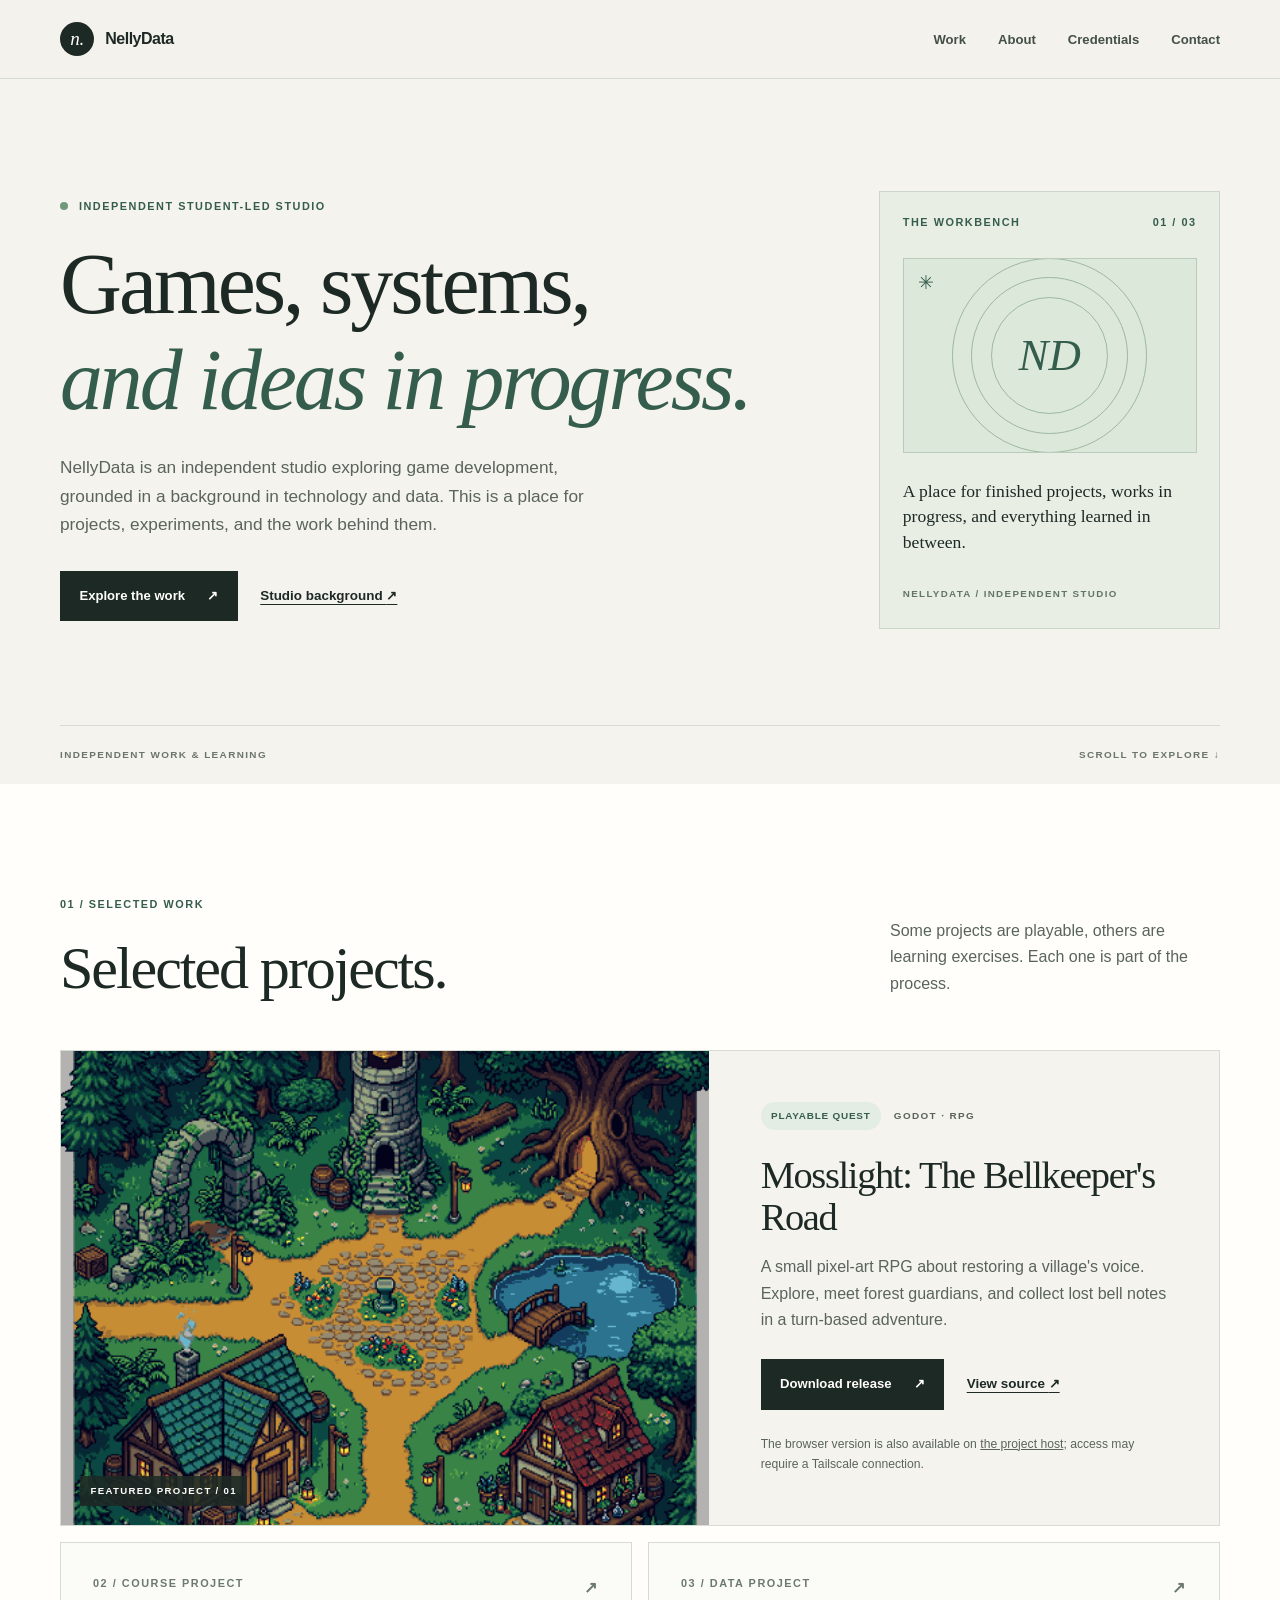
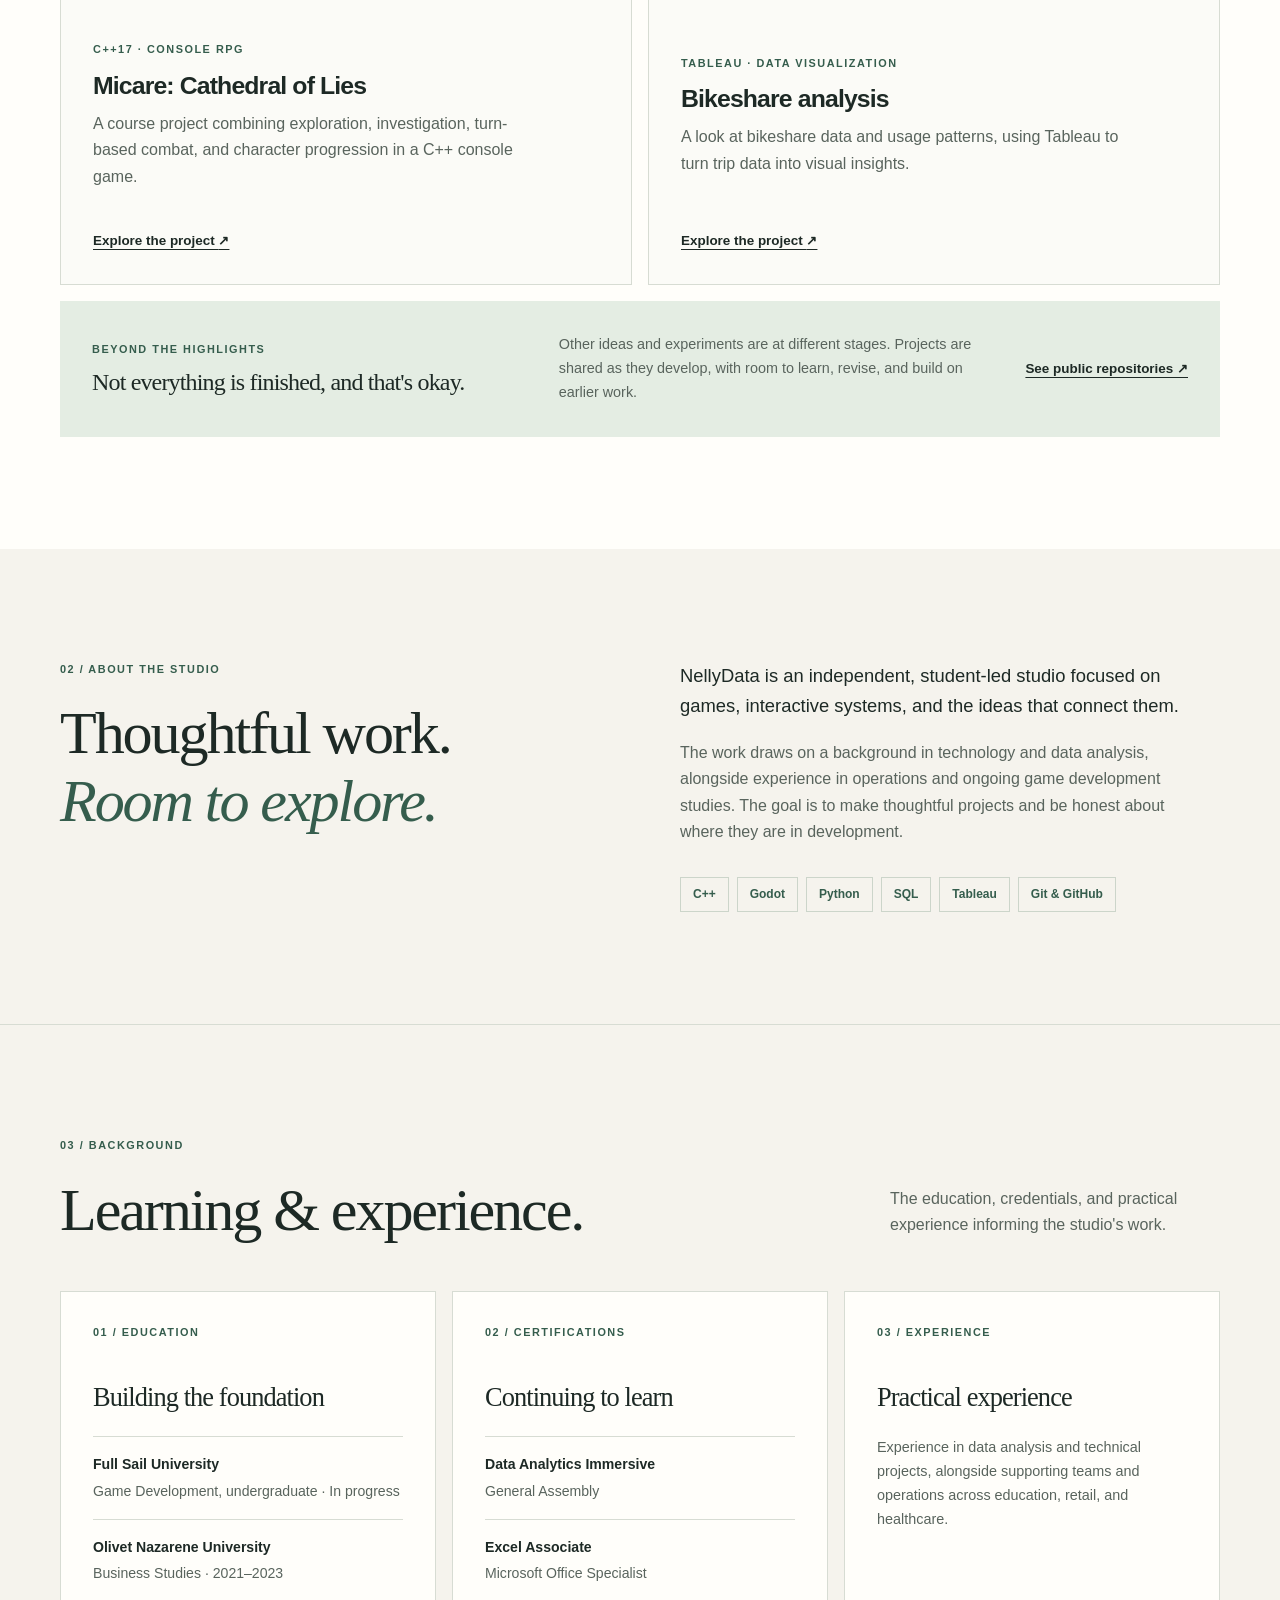
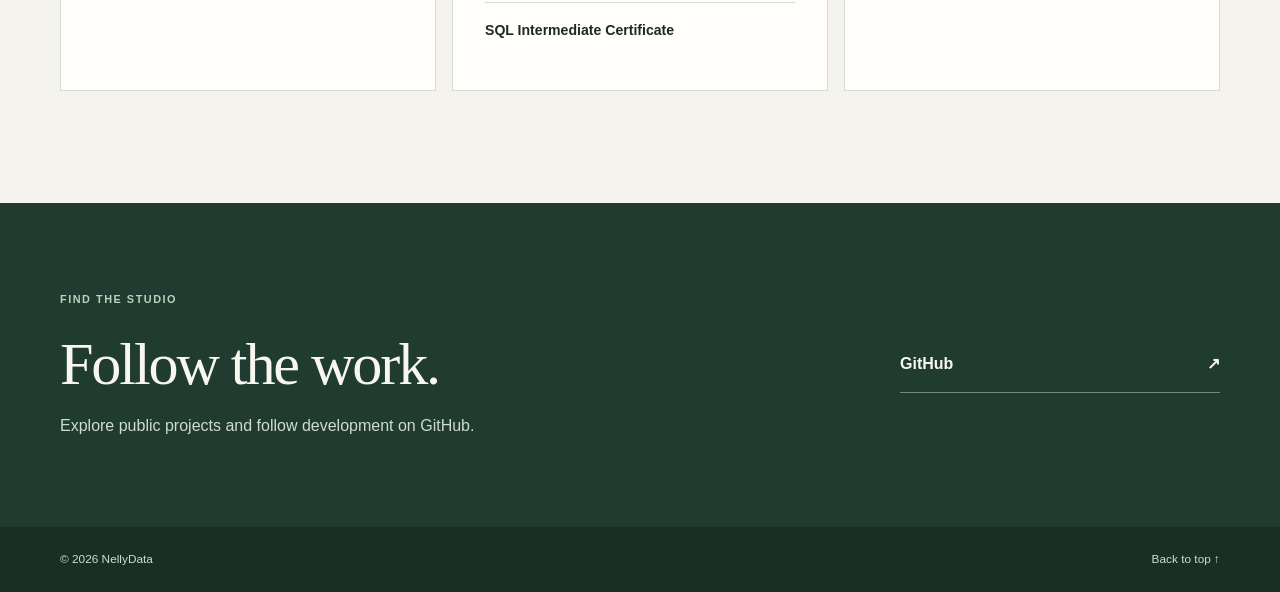
==== commit de1adcfa: "Present NellyData as an independent studio Co-authored-by: Copilot <223556219+Copilot@users.noreply." ====
--- a/index.html
+++ b/index.html
@@ -3,9 +3,9 @@
 <head>
     <meta charset="UTF-8">
     <meta name="viewport" content="width=device-width, initial-scale=1.0">
-    <meta name="description" content="Nelson Ayoola's portfolio: game development, data projects, education, and experience.">
+    <meta name="description" content="NellyData is an independent student-led studio exploring game development, technology, and data.">
     <meta name="theme-color" content="#f5f3ed">
-    <title>Nelson Ayoola | NellyData</title>
+    <title>NellyData | Independent Studio</title>
     <link rel="stylesheet" href="css/style.css">
 </head>
 <body>
@@ -28,19 +28,19 @@
         <section class="hero" id="home">
             <div class="container hero-layout">
                 <div>
-                    <p class="eyebrow"><span class="status-dot"></span> Game development &amp; more</p>
-                    <h1>Hi, I'm Nelson.<br><em>I like making things.</em></h1>
-                    <p class="hero-copy">I'm a game development student with a background in data and operations. This is a home for the games, experiments, and skills I'm building along the way.</p>
+                    <p class="eyebrow"><span class="status-dot"></span> Independent student-led studio</p>
+                    <h1>Games, systems,<br><em>and ideas in progress.</em></h1>
+                    <p class="hero-copy">NellyData is an independent studio exploring game development, grounded in a background in technology and data. This is a place for projects, experiments, and the work behind them.</p>
                     <div class="button-row">
-                        <a class="button button-dark" href="#work">Explore my work <span aria-hidden="true">↗</span></a>
-                        <a class="text-link" href="assets/Nelson-Ayoola-Resume.pdf">View résumé <span aria-hidden="true">↗</span></a>
+                        <a class="button button-dark" href="#work">Explore the work <span aria-hidden="true">↗</span></a>
+                        <a class="text-link" href="#credentials">Studio background <span aria-hidden="true">↗</span></a>
                     </div>
                 </div>
-                <aside class="hero-note" aria-label="About this portfolio">
+                <aside class="hero-note" aria-label="About the studio">
                     <div class="note-top"><span>THE WORKBENCH</span><span>01 / 03</span></div>
                     <div class="note-art" aria-hidden="true"><span>✳</span><i></i><b>ND</b></div>
                     <p>A place for finished projects, works in progress, and everything learned in between.</p>
-                    <span class="note-footer">MADE BY NELSON AYOOLA</span>
+                    <span class="note-footer">NELLYDATA / INDEPENDENT STUDIO</span>
                 </aside>
             </div>
             <div class="container hero-bottom"><span>INDEPENDENT WORK &amp; LEARNING</span><span>SCROLL TO EXPLORE ↓</span></div>
@@ -49,7 +49,7 @@
         <section class="section work-section" id="work">
             <div class="container">
                 <div class="section-heading">
-                    <div><p class="eyebrow">01 / Selected work</p><h2>Things I've made.</h2></div>
+                    <div><p class="eyebrow">01 / Selected work</p><h2>Selected projects.</h2></div>
                     <p>Some projects are playable, others are learning exercises. Each one is part of the process.</p>
                 </div>
 
@@ -84,7 +84,7 @@
                 </div>
                 <div class="work-in-progress">
                     <div><p class="eyebrow">Beyond the highlights</p><h3>Not everything is finished, and that's okay.</h3></div>
-                    <p>There are more ideas and experiments at different stages. I share work when it's ready to be useful, and keep learning from the pieces that aren't there yet.</p>
+                    <p>Other ideas and experiments are at different stages. Projects are shared as they develop, with room to learn, revise, and build on earlier work.</p>
                     <a class="text-link" href="https://github.com/nellydata">See public repositories <span aria-hidden="true">↗</span></a>
                 </div>
             </div>
@@ -92,10 +92,10 @@
 
         <section class="section about-section" id="about">
             <div class="container about-layout">
-                <div><p class="eyebrow">02 / A little about me</p><h2>Curious by nature.<br><em>Learning by doing.</em></h2></div>
+                <div><p class="eyebrow">02 / About the studio</p><h2>Thoughtful work.<br><em>Room to explore.</em></h2></div>
                 <div class="about-copy">
-                    <p>I'm Nelson Ayoola, the person behind NellyData. I'm studying game development and building projects that bring together programming, systems, and storytelling.</p>
-                    <p>Before and alongside development, I've worked in operations, executive support, and data analysis. Those experiences taught me to stay organized, solve practical problems, and keep people in mind.</p>
+                    <p>NellyData is an independent, student-led studio focused on games, interactive systems, and the ideas that connect them.</p>
+                    <p>The work draws on a background in technology and data analysis, alongside experience in operations and ongoing game development studies. The goal is to make thoughtful projects and be honest about where they are in development.</p>
                     <div class="skill-list" aria-label="Areas of experience"><span>C++</span><span>Godot</span><span>Python</span><span>SQL</span><span>Tableau</span><span>Git &amp; GitHub</span></div>
                 </div>
             </div>
@@ -105,7 +105,7 @@
             <div class="container">
                 <div class="section-heading">
                     <div><p class="eyebrow">03 / Background</p><h2>Learning &amp; experience.</h2></div>
-                    <p>A little context behind the work. For a fuller picture, my résumé includes professional experience and project details.</p>
+                    <p>The education, credentials, and practical experience informing the studio's work.</p>
                 </div>
                 <div class="credentials-grid">
                     <article class="credential-card">
@@ -119,13 +119,12 @@
                         <h3>Continuing to learn</h3>
                         <div class="credential-item"><strong>Data Analytics Immersive</strong><span>General Assembly</span></div>
                         <div class="credential-item"><strong>Excel Associate</strong><span>Microsoft Office Specialist</span></div>
-                        <div class="credential-item"><strong>SQL Intermediate Certificate</strong><span>See résumé for details</span></div>
+                        <div class="credential-item"><strong>SQL Intermediate Certificate</strong></div>
                     </article>
                     <article class="credential-card">
                         <p class="card-number">03 / EXPERIENCE</p>
                         <h3>Practical experience</h3>
-                        <p>Experience supporting teams and daily operations across education, retail, and healthcare, alongside technical and data projects.</p>
-                        <a class="text-link" href="assets/Nelson-Ayoola-Resume.pdf">Read my résumé <span aria-hidden="true">↗</span></a>
+                        <p>Experience in data analysis and technical projects, alongside supporting teams and operations across education, retail, and healthcare.</p>
                     </article>
                 </div>
             </div>
@@ -133,15 +132,13 @@
 
         <section class="contact-section" id="contact">
             <div class="container contact-layout">
-                <div><p class="eyebrow">Say hello</p><h2>Thanks for stopping by.</h2><p>Interested in the work or want to connect? You can find me here.</p></div>
+                <div><p class="eyebrow">Find the studio</p><h2>Follow the work.</h2><p>Explore public projects and follow development on GitHub.</p></div>
                 <div class="contact-links">
                     <a href="https://github.com/nellydata"><span>GitHub</span><span aria-hidden="true">↗</span></a>
-                    <a href="https://www.linkedin.com/in/nelson-a-83008a251/"><span>LinkedIn</span><span aria-hidden="true">↗</span></a>
-                    <a href="assets/Nelson-Ayoola-Resume.pdf"><span>Résumé</span><span aria-hidden="true">↗</span></a>
                 </div>
             </div>
         </section>
     </main>
-    <footer><div class="container footer-inner"><span>© 2026 Nelson Ayoola / NellyData</span><a href="#home">Back to top ↑</a></div></footer>
+    <footer><div class="container footer-inner"><span>© 2026 NellyData</span><a href="#home">Back to top ↑</a></div></footer>
 </body>
 </html>
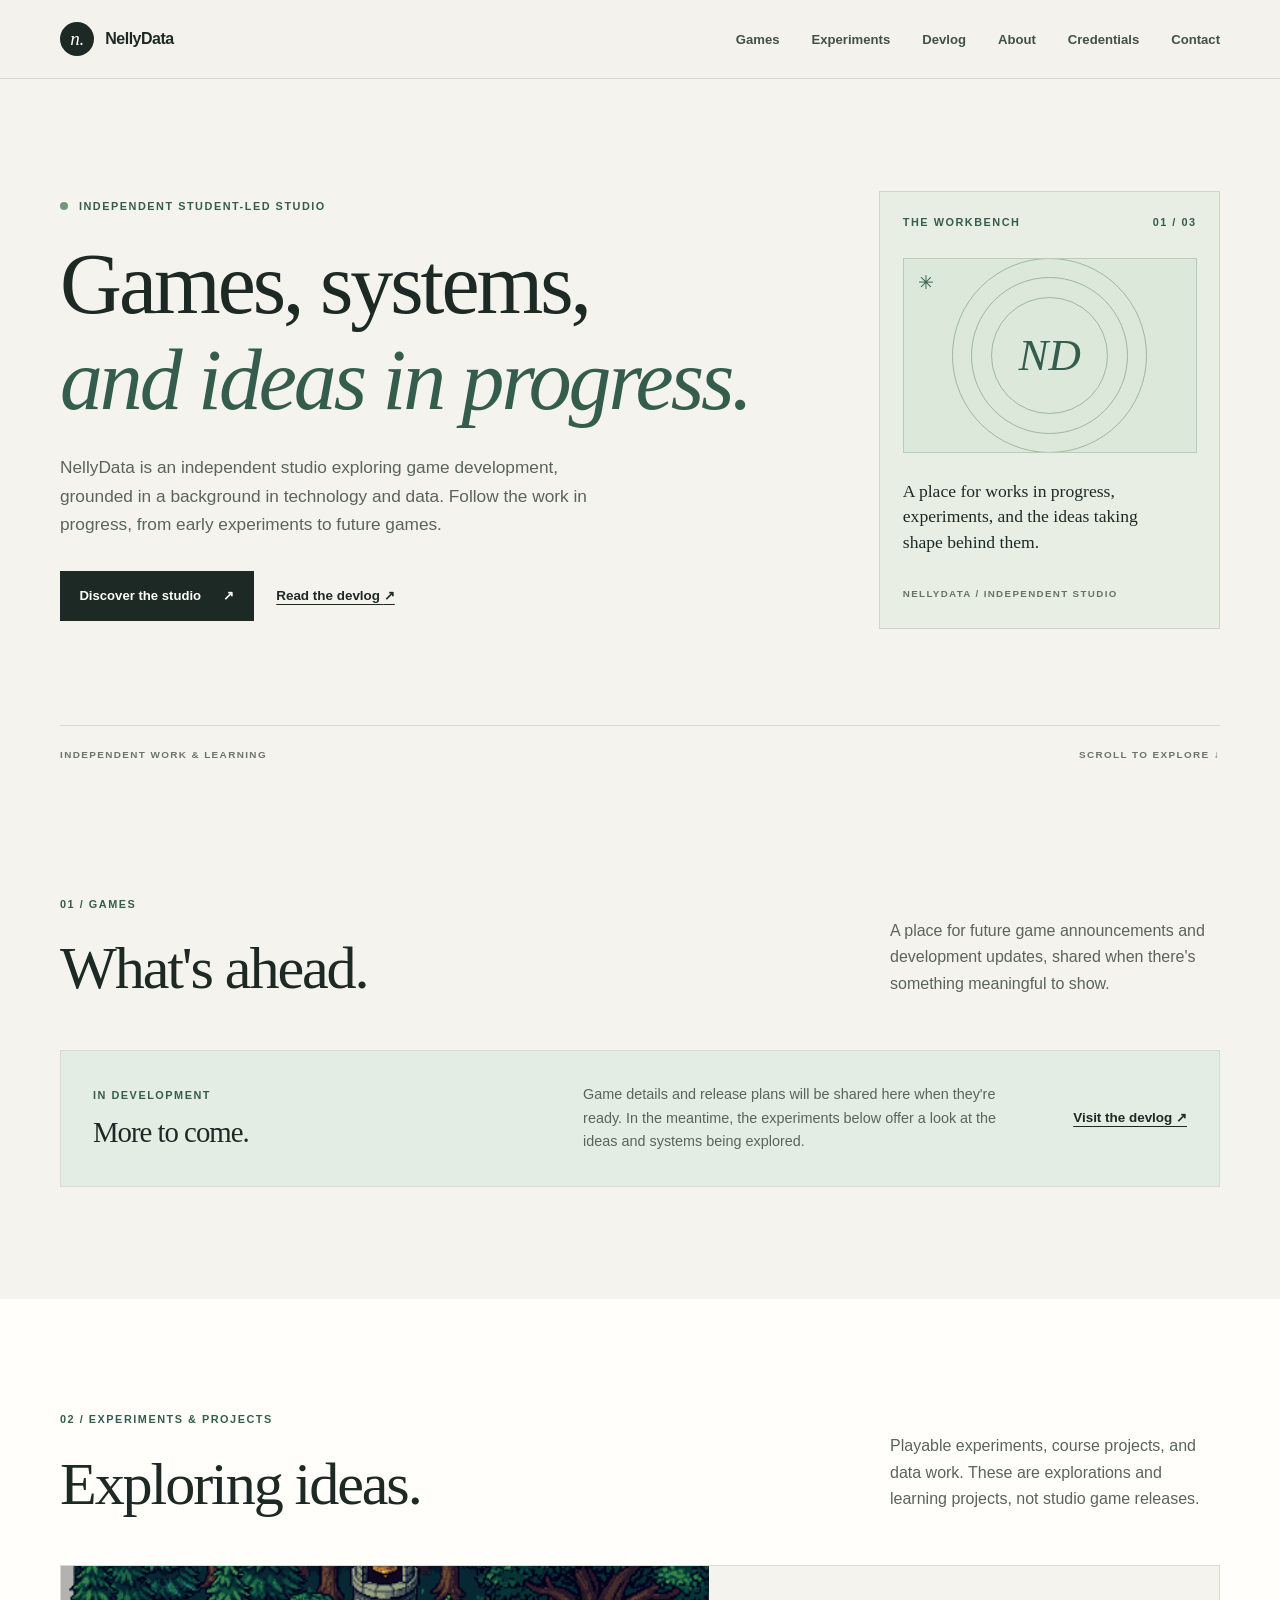
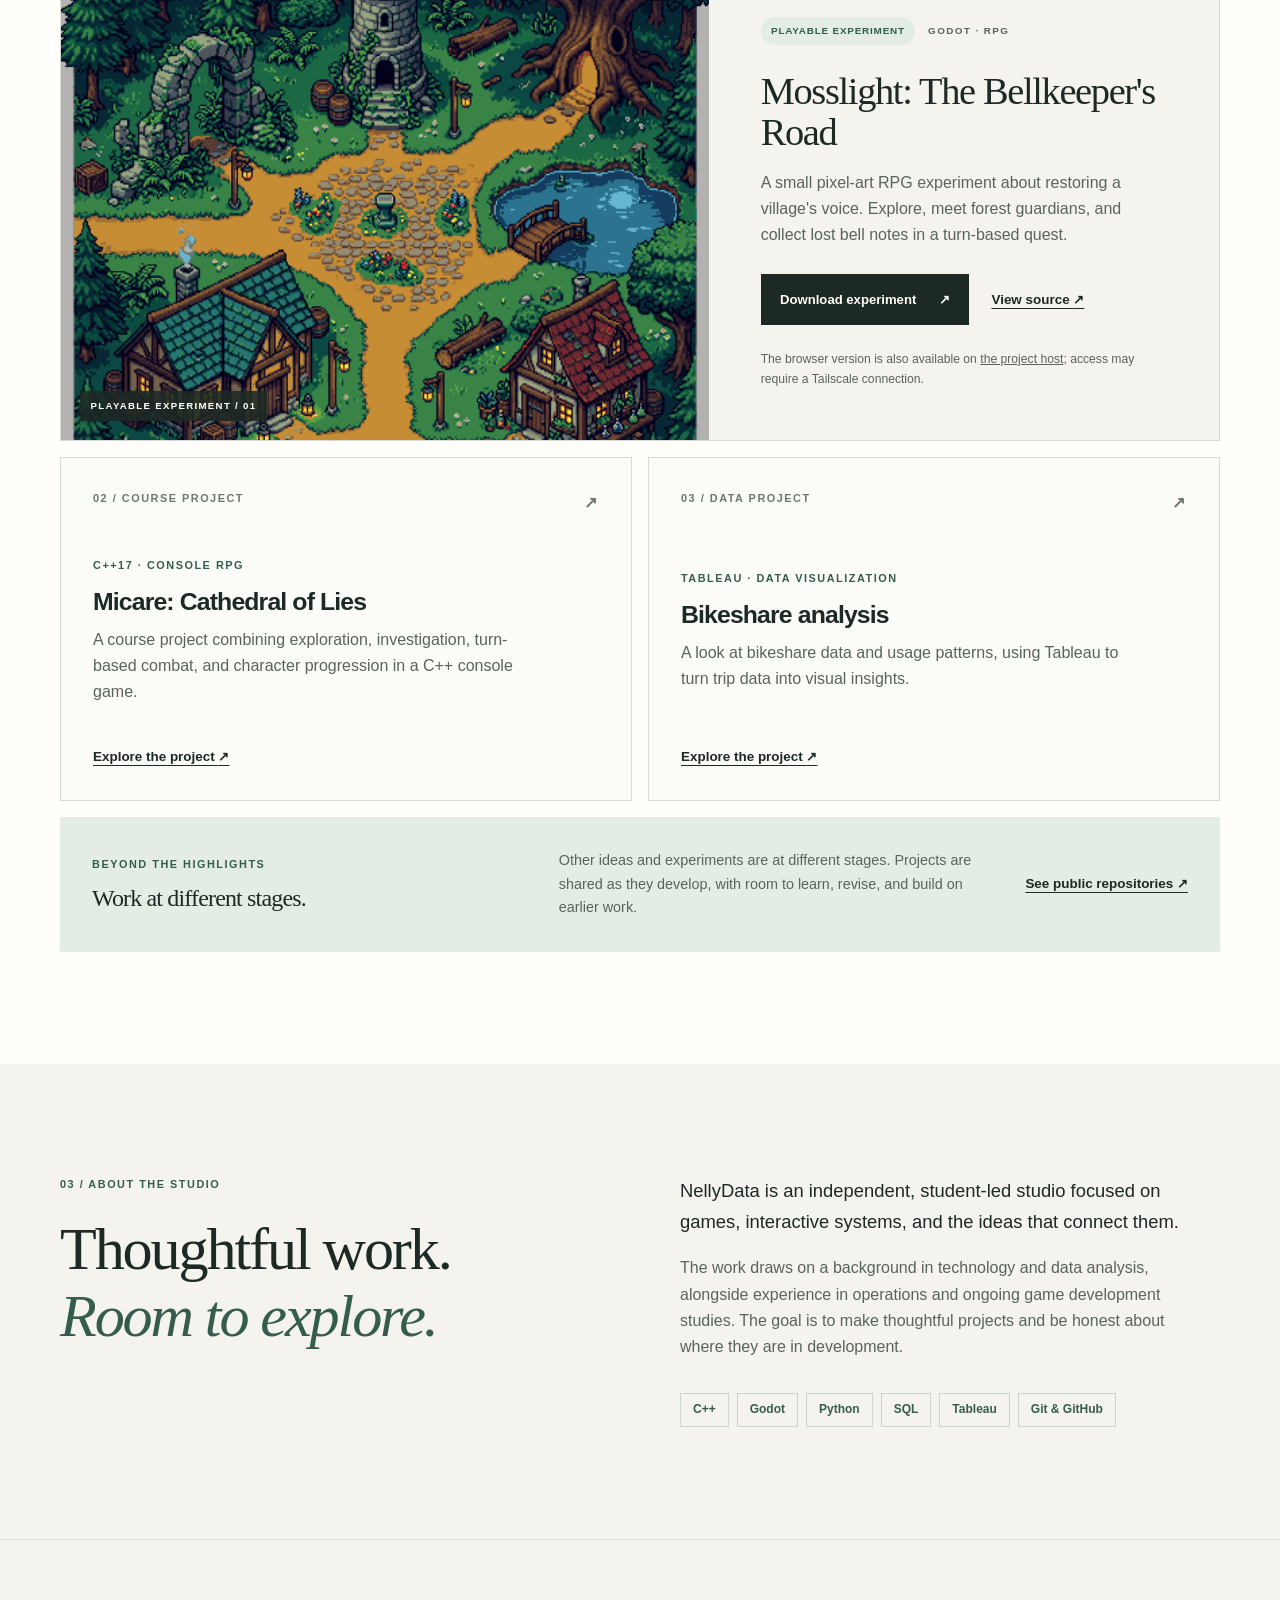
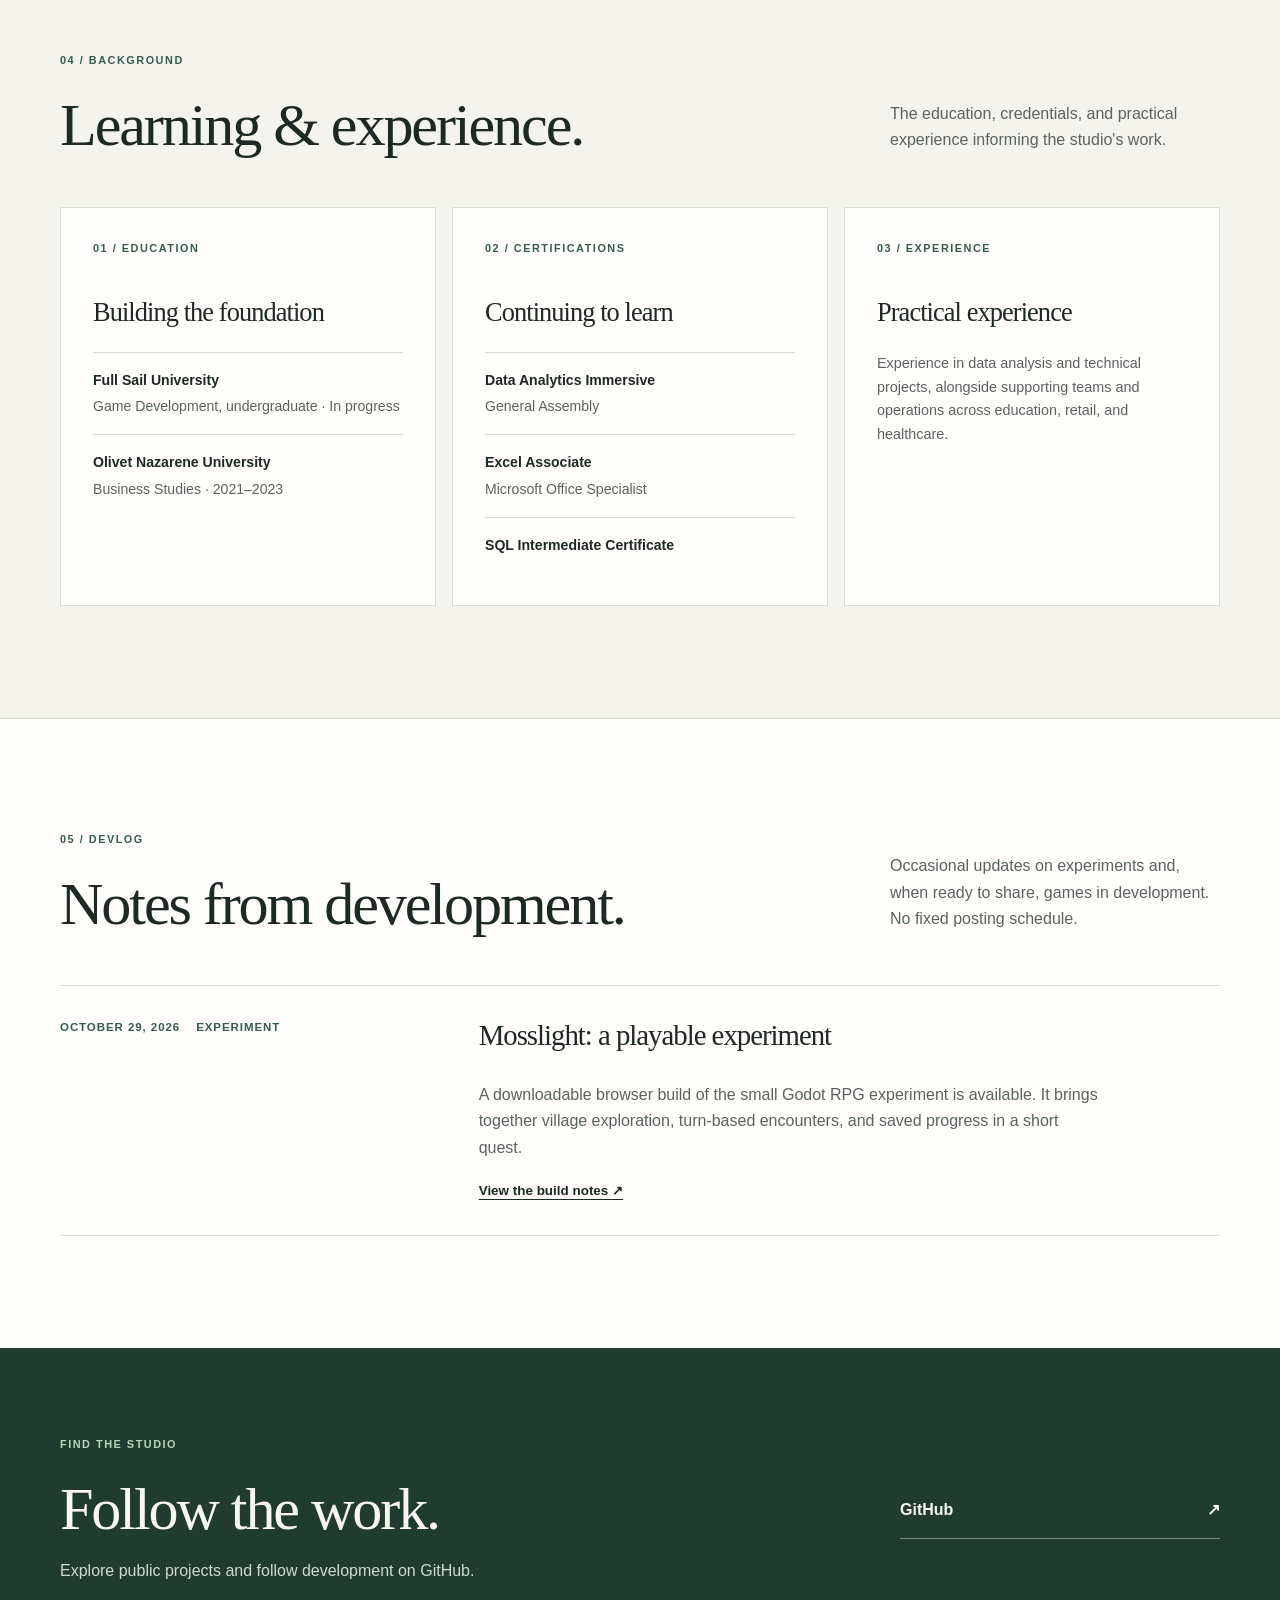
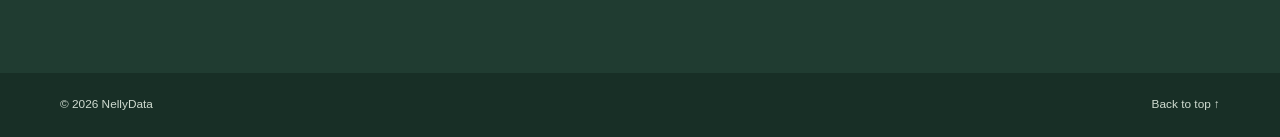
==== commit 9cdf8733: "Separate experiments from future games and add devlog Co-authored-by: Copilot <223556219+Copilot@use" ====
--- a/index.html
+++ b/index.html
@@ -15,7 +15,9 @@
             <a class="brand" href="#home" aria-label="NellyData, back to top"><span class="brand-mark">n.</span> NellyData</a>
             <nav aria-label="Main navigation">
                 <ul class="nav-list">
-                    <li><a href="#work">Work</a></li>
+                    <li><a href="#games">Games</a></li>
+                    <li><a href="#work">Experiments</a></li>
+                    <li><a href="#devlog">Devlog</a></li>
                     <li><a href="#about">About</a></li>
                     <li><a href="#credentials">Credentials</a></li>
                     <li><a href="#contact">Contact</a></li>
@@ -30,40 +32,54 @@
                 <div>
                     <p class="eyebrow"><span class="status-dot"></span> Independent student-led studio</p>
                     <h1>Games, systems,<br><em>and ideas in progress.</em></h1>
-                    <p class="hero-copy">NellyData is an independent studio exploring game development, grounded in a background in technology and data. This is a place for projects, experiments, and the work behind them.</p>
+                    <p class="hero-copy">NellyData is an independent studio exploring game development, grounded in a background in technology and data. Follow the work in progress, from early experiments to future games.</p>
                     <div class="button-row">
-                        <a class="button button-dark" href="#work">Explore the work <span aria-hidden="true">↗</span></a>
-                        <a class="text-link" href="#credentials">Studio background <span aria-hidden="true">↗</span></a>
+                        <a class="button button-dark" href="#games">Discover the studio <span aria-hidden="true">↗</span></a>
+                        <a class="text-link" href="#devlog">Read the devlog <span aria-hidden="true">↗</span></a>
                     </div>
                 </div>
                 <aside class="hero-note" aria-label="About the studio">
                     <div class="note-top"><span>THE WORKBENCH</span><span>01 / 03</span></div>
                     <div class="note-art" aria-hidden="true"><span>✳</span><i></i><b>ND</b></div>
-                    <p>A place for finished projects, works in progress, and everything learned in between.</p>
+                    <p>A place for works in progress, experiments, and the ideas taking shape behind them.</p>
                     <span class="note-footer">NELLYDATA / INDEPENDENT STUDIO</span>
                 </aside>
             </div>
             <div class="container hero-bottom"><span>INDEPENDENT WORK &amp; LEARNING</span><span>SCROLL TO EXPLORE ↓</span></div>
         </section>
 
+        <section class="section games-section" id="games">
+            <div class="container">
+                <div class="section-heading">
+                    <div><p class="eyebrow">01 / Games</p><h2>What's ahead.</h2></div>
+                    <p>A place for future game announcements and development updates, shared when there's something meaningful to show.</p>
+                </div>
+                <div class="announcement">
+                    <div><p class="eyebrow">In development</p><h3>More to come.</h3></div>
+                    <p>Game details and release plans will be shared here when they're ready. In the meantime, the experiments below offer a look at the ideas and systems being explored.</p>
+                    <a class="text-link" href="#devlog">Visit the devlog <span aria-hidden="true">↗</span></a>
+                </div>
+            </div>
+        </section>
+
         <section class="section work-section" id="work">
             <div class="container">
                 <div class="section-heading">
-                    <div><p class="eyebrow">01 / Selected work</p><h2>Selected projects.</h2></div>
-                    <p>Some projects are playable, others are learning exercises. Each one is part of the process.</p>
+                    <div><p class="eyebrow">02 / Experiments &amp; projects</p><h2>Exploring ideas.</h2></div>
+                    <p>Playable experiments, course projects, and data work. These are explorations and learning projects, not studio game releases.</p>
                 </div>
 
                 <article class="featured-project">
                     <div class="project-image">
                         <img src="images/mosslight-village.png" alt="Pixel-art village from Mosslight: The Bellkeeper's Road" loading="lazy">
-                        <span class="image-label">FEATURED PROJECT / 01</span>
+                        <span class="image-label">PLAYABLE EXPERIMENT / 01</span>
                     </div>
                     <div class="featured-content">
-                        <div class="project-meta"><span class="pill">Playable quest</span><span>GODOT · RPG</span></div>
+                        <div class="project-meta"><span class="pill">Playable experiment</span><span>GODOT · RPG</span></div>
                         <h3>Mosslight: The Bellkeeper's Road</h3>
-                        <p>A small pixel-art RPG about restoring a village's voice. Explore, meet forest guardians, and collect lost bell notes in a turn-based adventure.</p>
+                        <p>A small pixel-art RPG experiment about restoring a village's voice. Explore, meet forest guardians, and collect lost bell notes in a turn-based quest.</p>
                         <div class="project-links">
-                            <a class="button button-dark" href="https://github.com/nellydata/mosslight-the-bellkeepers-road/releases/tag/v1.0.0">Download release <span aria-hidden="true">↗</span></a>
+                            <a class="button button-dark" href="https://github.com/nellydata/mosslight-the-bellkeepers-road/releases/tag/v1.0.0">Download experiment <span aria-hidden="true">↗</span></a>
                             <a class="text-link" href="https://github.com/nellydata/mosslight-the-bellkeepers-road">View source <span aria-hidden="true">↗</span></a>
                         </div>
                         <p class="availability">The browser version is also available on <a href="https://nellydata.tailc1afc1.ts.net:10000/mosslight/index.html?v=mosslight-20261029-v1">the project host</a>; access may require a Tailscale connection.</p>
@@ -83,7 +99,7 @@
                     </article>
                 </div>
                 <div class="work-in-progress">
-                    <div><p class="eyebrow">Beyond the highlights</p><h3>Not everything is finished, and that's okay.</h3></div>
+                    <div><p class="eyebrow">Beyond the highlights</p><h3>Work at different stages.</h3></div>
                     <p>Other ideas and experiments are at different stages. Projects are shared as they develop, with room to learn, revise, and build on earlier work.</p>
                     <a class="text-link" href="https://github.com/nellydata">See public repositories <span aria-hidden="true">↗</span></a>
                 </div>
@@ -92,7 +108,7 @@
 
         <section class="section about-section" id="about">
             <div class="container about-layout">
-                <div><p class="eyebrow">02 / About the studio</p><h2>Thoughtful work.<br><em>Room to explore.</em></h2></div>
+                <div><p class="eyebrow">03 / About the studio</p><h2>Thoughtful work.<br><em>Room to explore.</em></h2></div>
                 <div class="about-copy">
                     <p>NellyData is an independent, student-led studio focused on games, interactive systems, and the ideas that connect them.</p>
                     <p>The work draws on a background in technology and data analysis, alongside experience in operations and ongoing game development studies. The goal is to make thoughtful projects and be honest about where they are in development.</p>
@@ -104,7 +120,7 @@
         <section class="section credentials-section" id="credentials">
             <div class="container">
                 <div class="section-heading">
-                    <div><p class="eyebrow">03 / Background</p><h2>Learning &amp; experience.</h2></div>
+                    <div><p class="eyebrow">04 / Background</p><h2>Learning &amp; experience.</h2></div>
                     <p>The education, credentials, and practical experience informing the studio's work.</p>
                 </div>
                 <div class="credentials-grid">
@@ -130,6 +146,23 @@
             </div>
         </section>
 
+        <section class="section devlog-section" id="devlog">
+            <div class="container">
+                <div class="section-heading">
+                    <div><p class="eyebrow">05 / Devlog</p><h2>Notes from development.</h2></div>
+                    <p>Occasional updates on experiments and, when ready to share, games in development. No fixed posting schedule.</p>
+                </div>
+                <article class="devlog-entry">
+                    <div class="devlog-meta"><time datetime="2026-10-29">October 29, 2026</time><span>Experiment</span></div>
+                    <div>
+                        <h3>Mosslight: a playable experiment</h3>
+                        <p>A downloadable browser build of the small Godot RPG experiment is available. It brings together village exploration, turn-based encounters, and saved progress in a short quest.</p>
+                        <a class="text-link" href="https://github.com/nellydata/mosslight-the-bellkeepers-road/releases/tag/v1.0.0">View the build notes <span aria-hidden="true">↗</span></a>
+                    </div>
+                </article>
+            </div>
+        </section>
+
         <section class="contact-section" id="contact">
             <div class="container contact-layout">
                 <div><p class="eyebrow">Find the studio</p><h2>Follow the work.</h2><p>Explore public projects and follow development on GitHub.</p></div>
--- a/css/style.css
+++ b/css/style.css
@@ -71,6 +71,10 @@
 .work-section { background: var(--white); }
 .section-heading { display: flex; align-items: end; justify-content: space-between; gap: 3rem; margin-bottom: 3rem; }
 .section-heading > p { max-width: 330px; margin-bottom: .3rem; color: var(--muted); }
+.announcement { display: grid; grid-template-columns: 1fr 1fr auto; align-items: center; gap: 3rem; padding: 2rem; border: 1px solid var(--line); background: var(--light-green); }
+.announcement .eyebrow { margin-bottom: .6rem; }
+.announcement h3 { margin-bottom: 0; font: 400 1.8rem/1.2 Georgia, serif; }
+.announcement > p { margin-bottom: 0; color: var(--muted); font-size: .9rem; }
 .featured-project { display: grid; grid-template-columns: 1.12fr .88fr; border: 1px solid var(--line); background: var(--paper); }
 .project-image { position: relative; min-height: 390px; overflow: hidden; background: #20362e; }
 .project-image img { width: 100%; height: 100%; position: absolute; object-fit: cover; }
@@ -106,6 +110,11 @@
 .credential-item { display: grid; gap: .2rem; padding: 1rem 0; border-top: 1px solid var(--line); font-size: .88rem; }
 .credential-item span { color: var(--muted); }
 .credential-card > p:not(.card-number) { font-size: .9rem; }
+.devlog-section { border-top: 1px solid var(--line); background: var(--white); }
+.devlog-entry { display: grid; grid-template-columns: 1fr 2fr; gap: 3rem; padding: 2rem 0; border-top: 1px solid var(--line); border-bottom: 1px solid var(--line); }
+.devlog-meta { display: flex; flex-wrap: wrap; align-content: start; gap: .7rem 1rem; color: var(--green); font-size: .72rem; font-weight: 700; letter-spacing: .08em; text-transform: uppercase; }
+.devlog-entry h3 { font: 400 1.8rem/1.2 Georgia, serif; }
+.devlog-entry p { max-width: 620px; color: var(--muted); }
 .contact-section { padding: 5.5rem 0; color: #f7f6ef; background: #203c31; }
 .contact-layout { display: grid; grid-template-columns: 1fr 320px; gap: 4rem; align-items: center; }
 .contact-section .eyebrow { color: #b7d5bb; }
@@ -120,7 +129,7 @@
     .hero-layout { gap: 2.5rem; }
     .featured-project { grid-template-columns: 1fr; }
     .project-image { min-height: 330px; }
-    .work-in-progress { grid-template-columns: 1fr 1fr; gap: 1.5rem; }
+    .work-in-progress, .announcement { grid-template-columns: 1fr 1fr; gap: 1.5rem; }
     .credentials-grid { grid-template-columns: 1fr 1fr; }
     .about-layout { gap: 3rem; }
 }
@@ -129,7 +138,7 @@
     .nav-wrapper { align-items: flex-start; flex-direction: column; gap: .9rem; padding: 1rem 0; }
     .nav-list { gap: .7rem 1.2rem; }
     .hero { padding-top: 4rem; }
-    .hero-layout, .about-layout, .project-grid, .credentials-grid, .contact-layout, .work-in-progress { grid-template-columns: 1fr; }
+    .hero-layout, .about-layout, .project-grid, .credentials-grid, .contact-layout, .work-in-progress, .announcement, .devlog-entry { grid-template-columns: 1fr; }
     .hero-layout { gap: 3rem; }
     .hero-note { max-width: 420px; }
     .hero-bottom { margin-top: 3rem; }
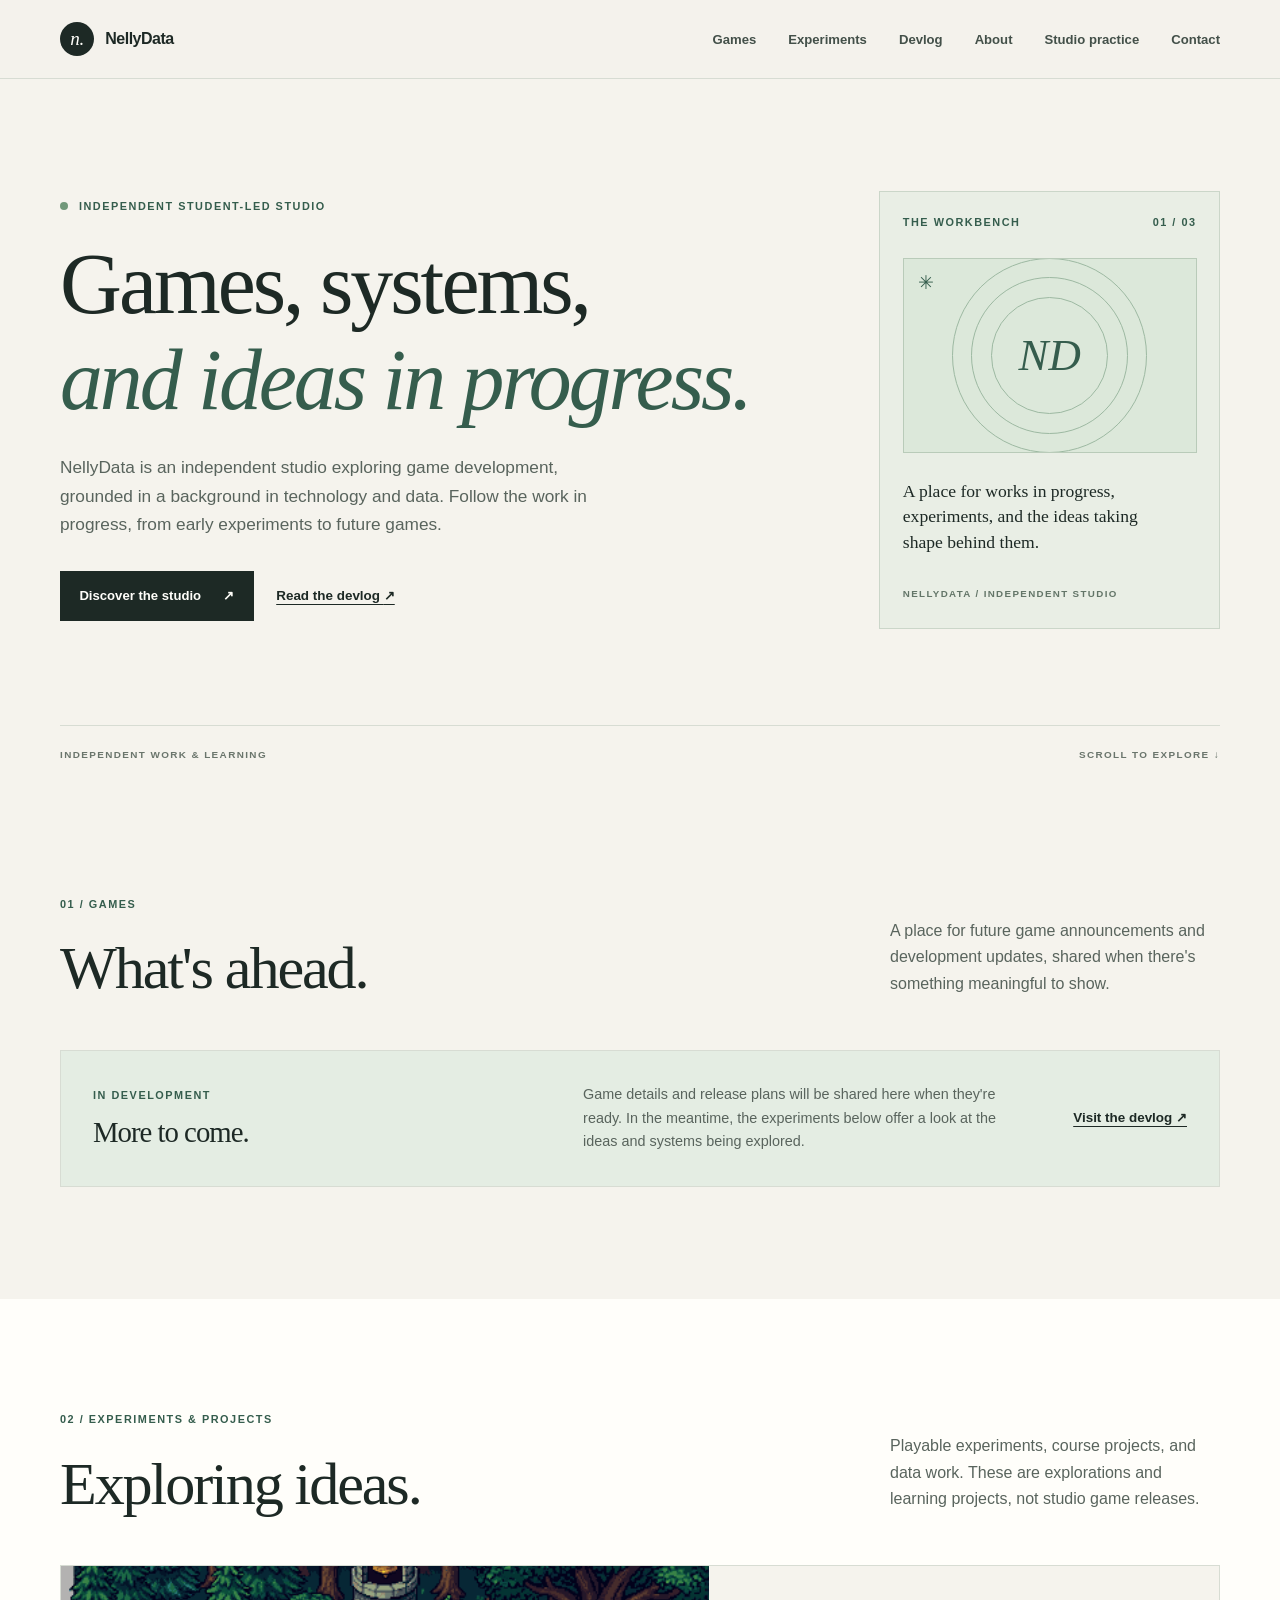
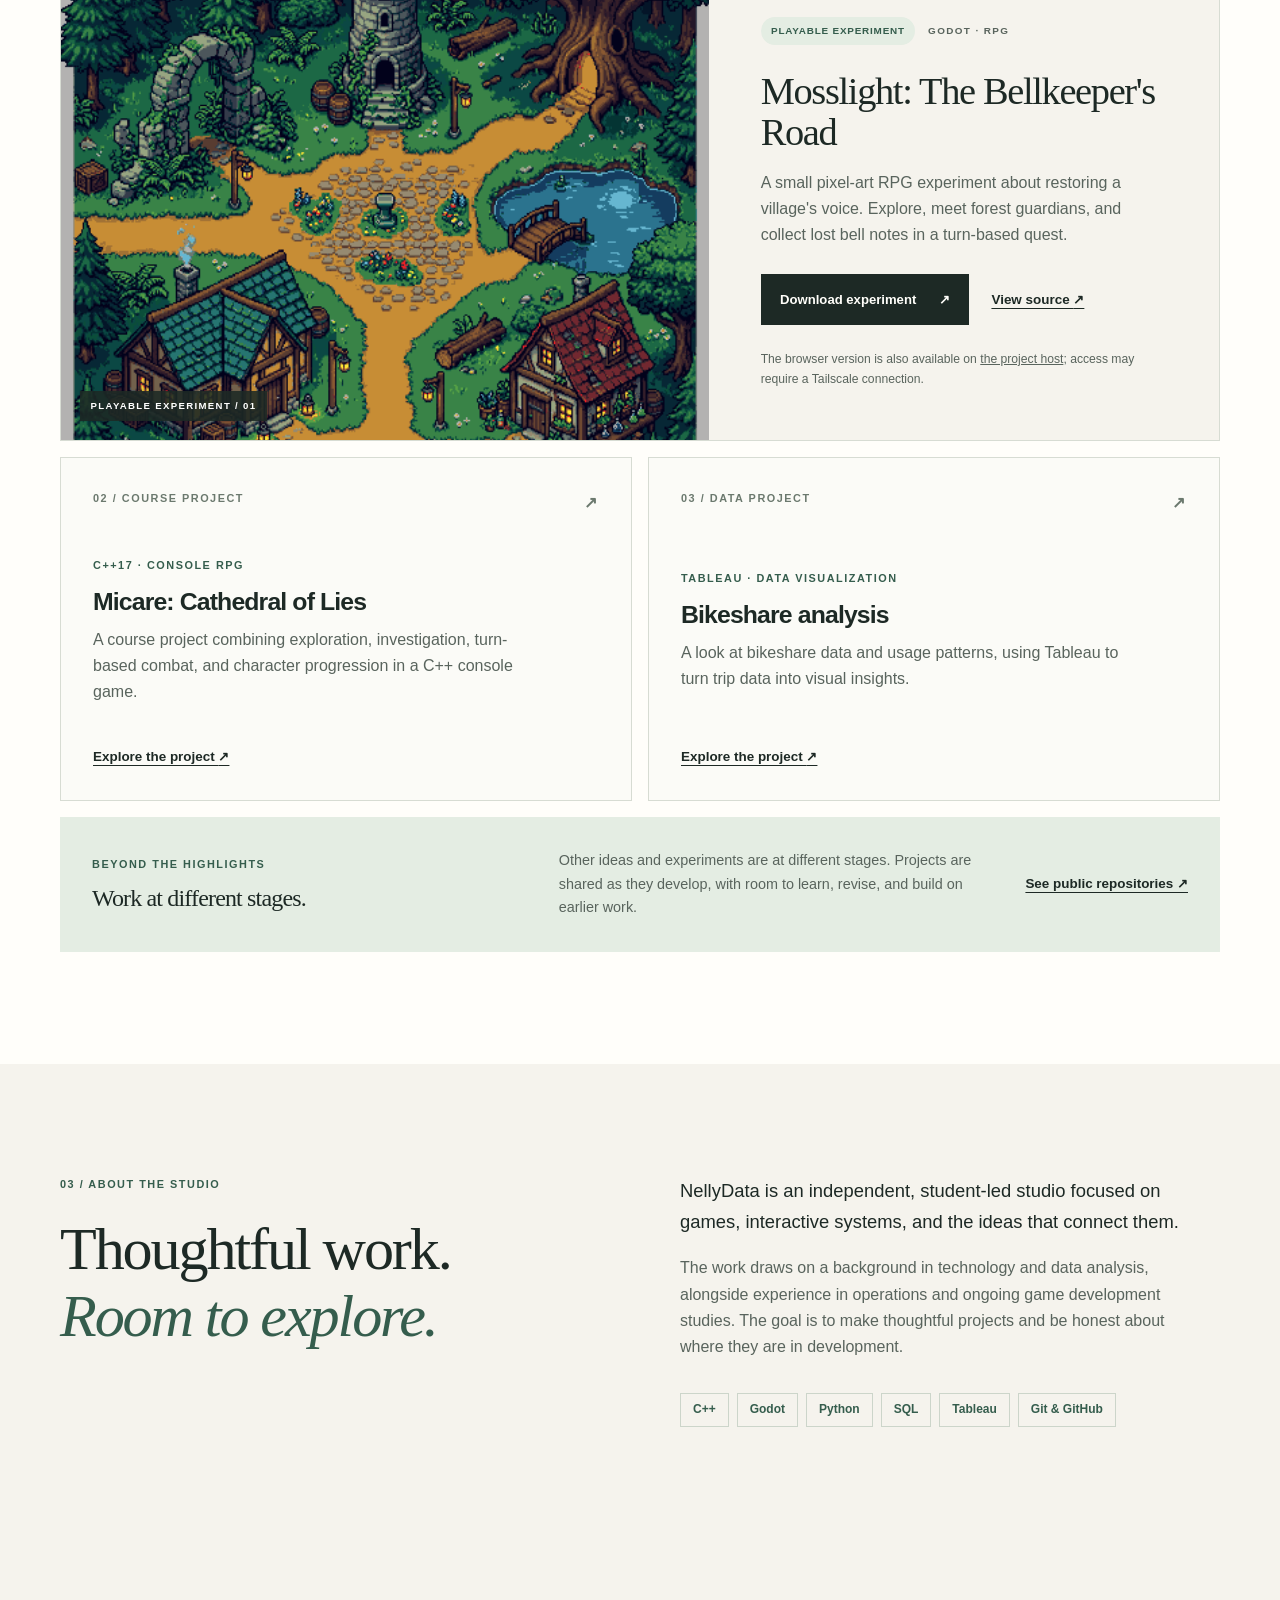
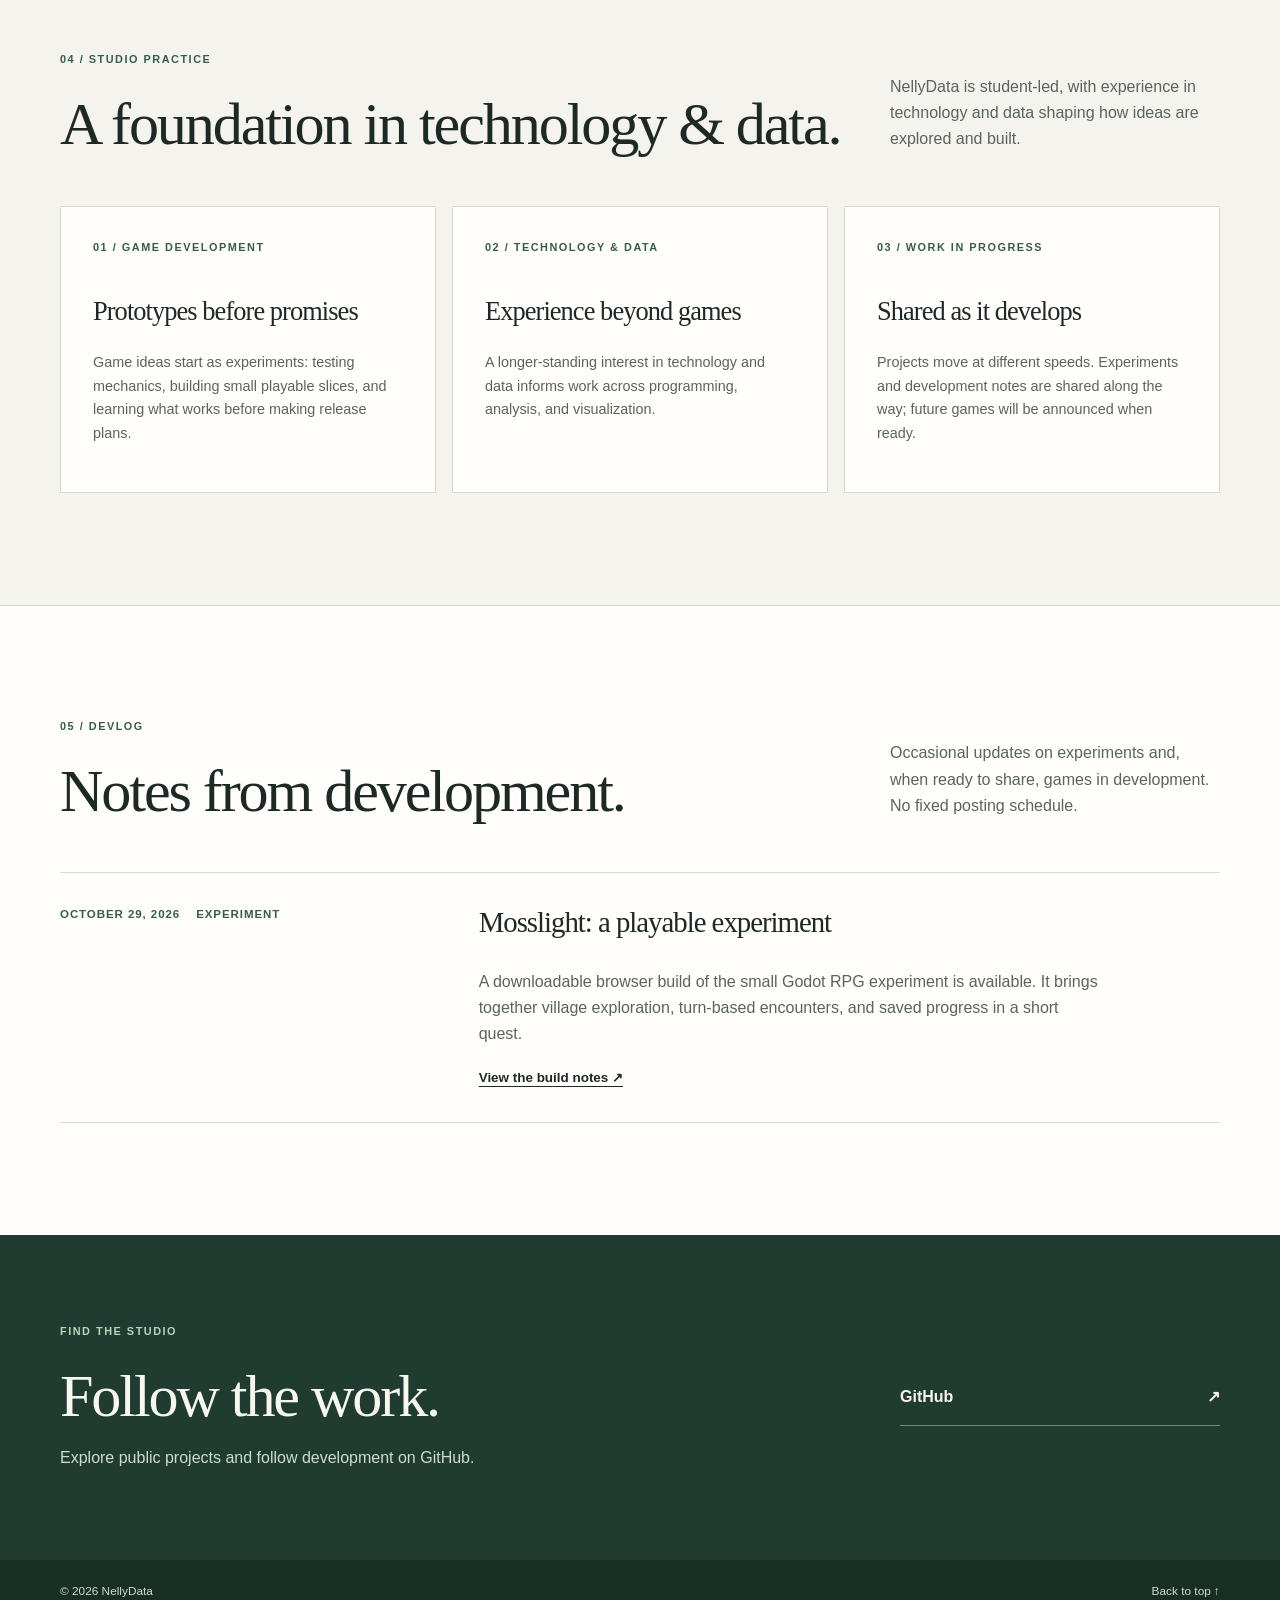
==== commit 2ec4271b: "Remove personal résumé from studio site Co-authored-by: Copilot <223556219+Copilot@users.noreply.git" ====
--- a/index.html
+++ b/index.html
@@ -19,7 +19,7 @@
                     <li><a href="#work">Experiments</a></li>
                     <li><a href="#devlog">Devlog</a></li>
                     <li><a href="#about">About</a></li>
-                    <li><a href="#credentials">Credentials</a></li>
+                    <li><a href="#practice">Studio practice</a></li>
                     <li><a href="#contact">Contact</a></li>
                 </ul>
             </nav>
@@ -117,30 +117,27 @@
             </div>
         </section>
 
-        <section class="section credentials-section" id="credentials">
+        <section class="section studio-practice-section" id="practice">
             <div class="container">
                 <div class="section-heading">
-                    <div><p class="eyebrow">04 / Background</p><h2>Learning &amp; experience.</h2></div>
-                    <p>The education, credentials, and practical experience informing the studio's work.</p>
+                    <div><p class="eyebrow">04 / Studio practice</p><h2>A foundation in technology &amp; data.</h2></div>
+                    <p>NellyData is student-led, with experience in technology and data shaping how ideas are explored and built.</p>
                 </div>
-                <div class="credentials-grid">
-                    <article class="credential-card">
-                        <p class="card-number">01 / EDUCATION</p>
-                        <h3>Building the foundation</h3>
-                        <div class="credential-item"><strong>Full Sail University</strong><span>Game Development, undergraduate · In progress</span></div>
-                        <div class="credential-item"><strong>Olivet Nazarene University</strong><span>Business Studies · 2021–2023</span></div>
+                <div class="practice-grid">
+                    <article class="practice-card">
+                        <p class="card-number">01 / GAME DEVELOPMENT</p>
+                        <h3>Prototypes before promises</h3>
+                        <p>Game ideas start as experiments: testing mechanics, building small playable slices, and learning what works before making release plans.</p>
                     </article>
-                    <article class="credential-card">
-                        <p class="card-number">02 / CERTIFICATIONS</p>
-                        <h3>Continuing to learn</h3>
-                        <div class="credential-item"><strong>Data Analytics Immersive</strong><span>General Assembly</span></div>
-                        <div class="credential-item"><strong>Excel Associate</strong><span>Microsoft Office Specialist</span></div>
-                        <div class="credential-item"><strong>SQL Intermediate Certificate</strong></div>
+                    <article class="practice-card">
+                        <p class="card-number">02 / TECHNOLOGY &amp; DATA</p>
+                        <h3>Experience beyond games</h3>
+                        <p>A longer-standing interest in technology and data informs work across programming, analysis, and visualization.</p>
                     </article>
-                    <article class="credential-card">
-                        <p class="card-number">03 / EXPERIENCE</p>
-                        <h3>Practical experience</h3>
-                        <p>Experience in data analysis and technical projects, alongside supporting teams and operations across education, retail, and healthcare.</p>
+                    <article class="practice-card">
+                        <p class="card-number">03 / WORK IN PROGRESS</p>
+                        <h3>Shared as it develops</h3>
+                        <p>Projects move at different speeds. Experiments and development notes are shared along the way; future games will be announced when ready.</p>
                     </article>
                 </div>
             </div>
--- a/css/style.css
+++ b/css/style.css
@@ -103,13 +103,11 @@
 .skill-list { display: flex; flex-wrap: wrap; gap: .5rem; margin-top: 2rem; }
 .skill-list span { padding: .4rem .75rem; border: 1px solid #ccd5ca; color: var(--green); font-size: .75rem; font-weight: 600; }
 .credentials-section { border-top: 1px solid var(--line); }
-.credentials-grid { display: grid; grid-template-columns: repeat(3, 1fr); gap: 1rem; }
-.credential-card { padding: 2rem; border: 1px solid var(--line); background: var(--white); }
+.practice-grid { display: grid; grid-template-columns: repeat(3, 1fr); gap: 1rem; }
+.practice-card { padding: 2rem; border: 1px solid var(--line); background: var(--white); }
 .card-number { margin-bottom: 2.5rem; color: var(--green); }
-.credential-card h3 { margin-bottom: 1.5rem; font: 400 1.65rem/1.15 Georgia, serif; }
-.credential-item { display: grid; gap: .2rem; padding: 1rem 0; border-top: 1px solid var(--line); font-size: .88rem; }
-.credential-item span { color: var(--muted); }
-.credential-card > p:not(.card-number) { font-size: .9rem; }
+.practice-card h3 { margin-bottom: 1.5rem; font: 400 1.65rem/1.15 Georgia, serif; }
+.practice-card > p:not(.card-number) { font-size: .9rem; color: var(--muted); }
 .devlog-section { border-top: 1px solid var(--line); background: var(--white); }
 .devlog-entry { display: grid; grid-template-columns: 1fr 2fr; gap: 3rem; padding: 2rem 0; border-top: 1px solid var(--line); border-bottom: 1px solid var(--line); }
 .devlog-meta { display: flex; flex-wrap: wrap; align-content: start; gap: .7rem 1rem; color: var(--green); font-size: .72rem; font-weight: 700; letter-spacing: .08em; text-transform: uppercase; }
@@ -130,7 +128,7 @@
     .featured-project { grid-template-columns: 1fr; }
     .project-image { min-height: 330px; }
     .work-in-progress, .announcement { grid-template-columns: 1fr 1fr; gap: 1.5rem; }
-    .credentials-grid { grid-template-columns: 1fr 1fr; }
+    .practice-grid { grid-template-columns: 1fr 1fr; }
     .about-layout { gap: 3rem; }
 }
 @media (max-width: 600px) {
@@ -138,7 +136,7 @@
     .nav-wrapper { align-items: flex-start; flex-direction: column; gap: .9rem; padding: 1rem 0; }
     .nav-list { gap: .7rem 1.2rem; }
     .hero { padding-top: 4rem; }
-    .hero-layout, .about-layout, .project-grid, .credentials-grid, .contact-layout, .work-in-progress, .announcement, .devlog-entry { grid-template-columns: 1fr; }
+    .hero-layout, .about-layout, .project-grid, .practice-grid, .contact-layout, .work-in-progress, .announcement, .devlog-entry { grid-template-columns: 1fr; }
     .hero-layout { gap: 3rem; }
     .hero-note { max-width: 420px; }
     .hero-bottom { margin-top: 3rem; }
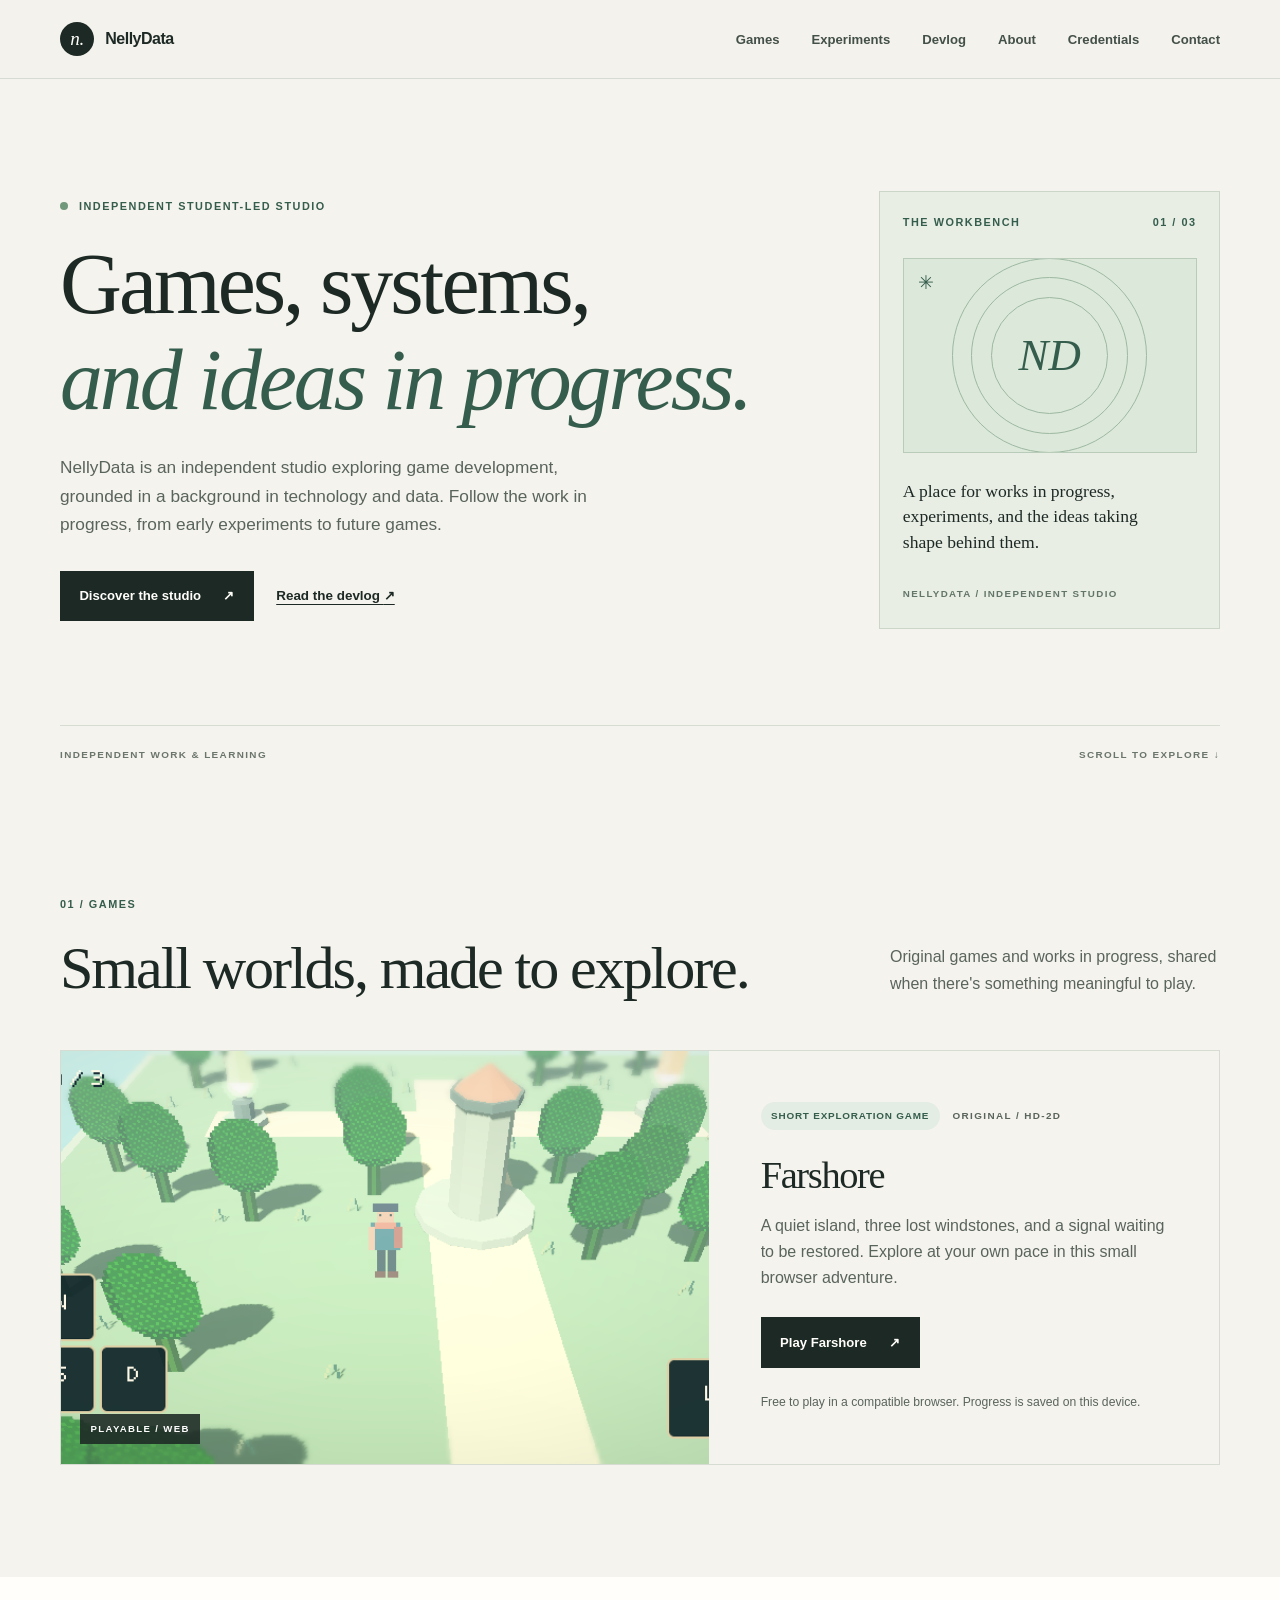
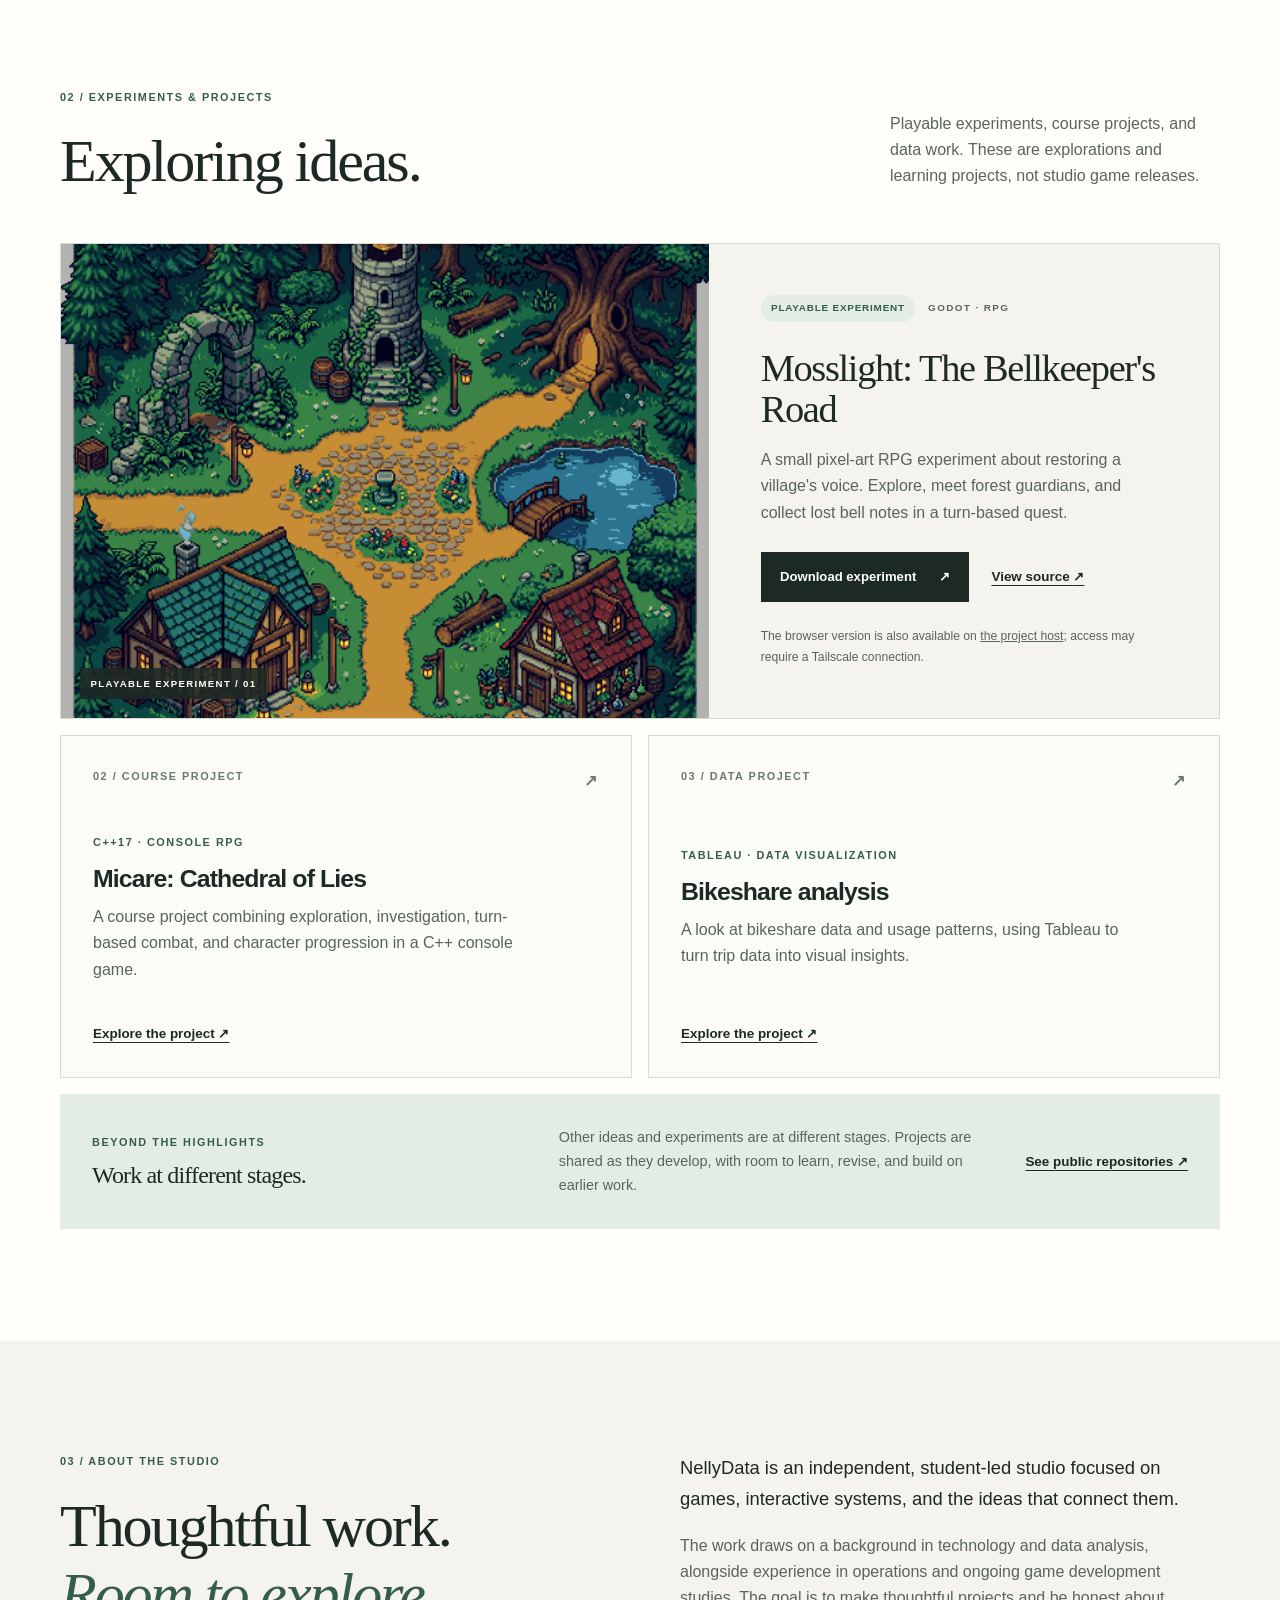
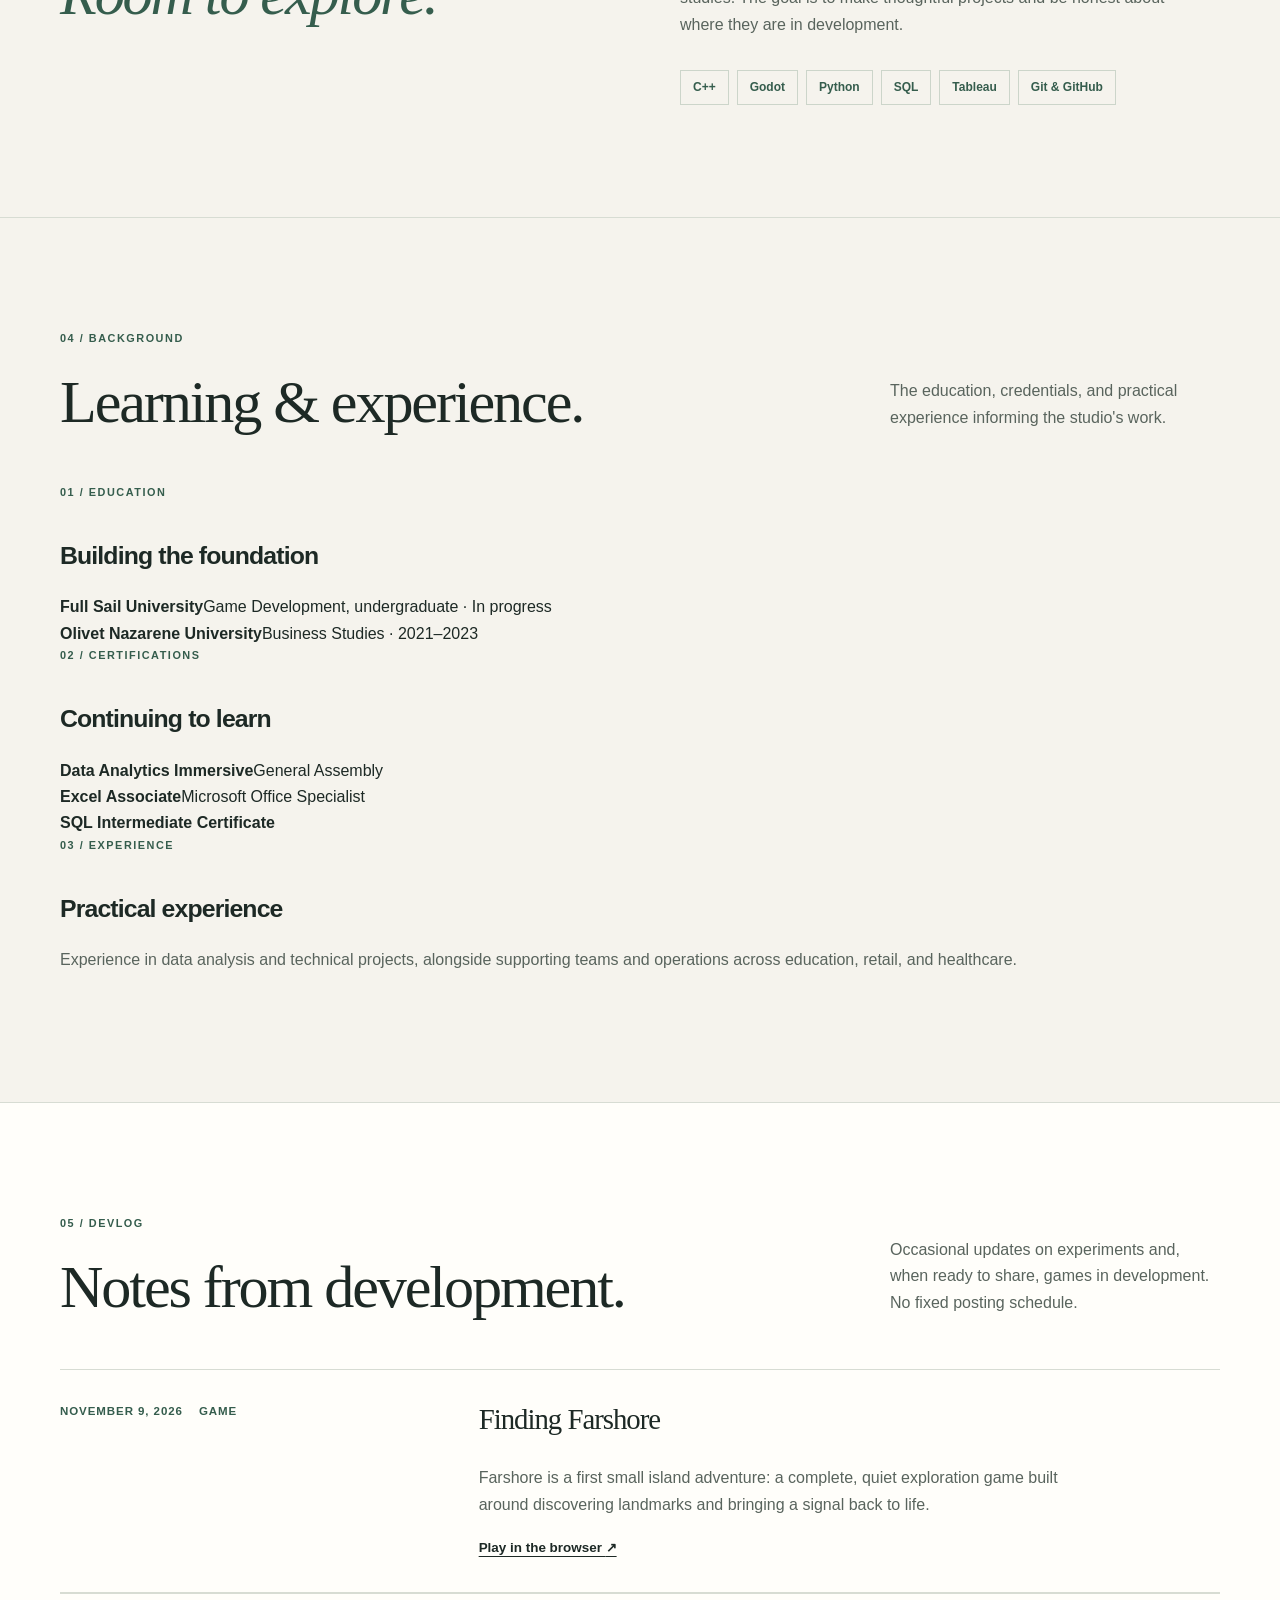
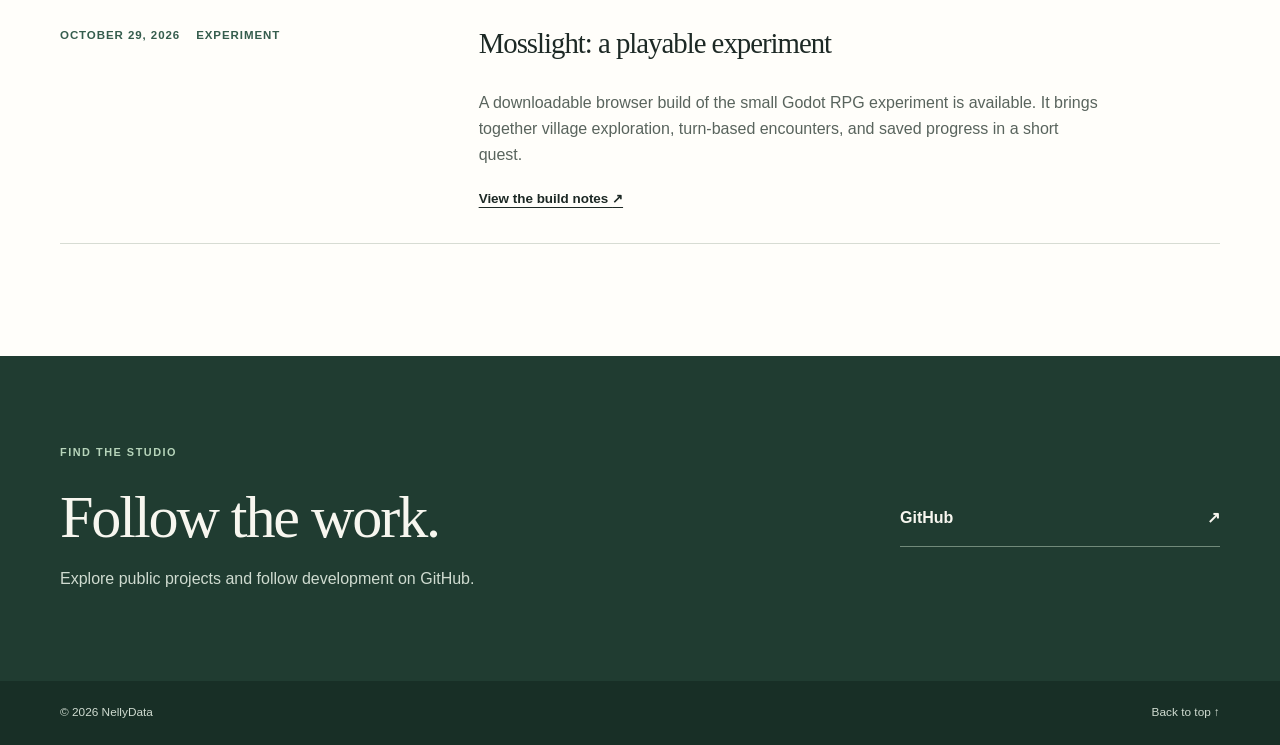
==== commit f7a18d7d: "Add Farshore browser exploration game Co-authored-by: Copilot <223556219+Copilot@users.noreply.githu" ====
--- a/index.html
+++ b/index.html
@@ -19,7 +19,7 @@
                     <li><a href="#work">Experiments</a></li>
                     <li><a href="#devlog">Devlog</a></li>
                     <li><a href="#about">About</a></li>
-                    <li><a href="#practice">Studio practice</a></li>
+                    <li><a href="#credentials">Credentials</a></li>
                     <li><a href="#contact">Contact</a></li>
                 </ul>
             </nav>
@@ -51,14 +51,22 @@
         <section class="section games-section" id="games">
             <div class="container">
                 <div class="section-heading">
-                    <div><p class="eyebrow">01 / Games</p><h2>What's ahead.</h2></div>
-                    <p>A place for future game announcements and development updates, shared when there's something meaningful to show.</p>
+                    <div><p class="eyebrow">01 / Games</p><h2>Small worlds, made to explore.</h2></div>
+                    <p>Original games and works in progress, shared when there's something meaningful to play.</p>
                 </div>
-                <div class="announcement">
-                    <div><p class="eyebrow">In development</p><h3>More to come.</h3></div>
-                    <p>Game details and release plans will be shared here when they're ready. In the meantime, the experiments below offer a look at the ideas and systems being explored.</p>
-                    <a class="text-link" href="#devlog">Visit the devlog <span aria-hidden="true">↗</span></a>
-                </div>
+                <article class="featured-project">
+                    <div class="project-image">
+                        <img src="images/farshore-gameplay.png" alt="A traveler exploring Farshore's island and signal tower" loading="lazy">
+                        <span class="image-label">PLAYABLE / WEB</span>
+                    </div>
+                    <div class="featured-content">
+                        <div class="project-meta"><span class="pill">SHORT EXPLORATION GAME</span><span>ORIGINAL / HD-2D</span></div>
+                        <h3>Farshore</h3>
+                        <p>A quiet island, three lost windstones, and a signal waiting to be restored. Explore at your own pace in this small browser adventure.</p>
+                        <div class="project-links"><a class="button button-dark" href="games/farshore/">Play Farshore <span aria-hidden="true">↗</span></a></div>
+                        <p class="availability">Free to play in a compatible browser. Progress is saved on this device.</p>
+                    </div>
+                </article>
             </div>
         </section>
 
@@ -117,27 +125,30 @@
             </div>
         </section>
 
-        <section class="section studio-practice-section" id="practice">
+        <section class="section credentials-section" id="credentials">
             <div class="container">
                 <div class="section-heading">
-                    <div><p class="eyebrow">04 / Studio practice</p><h2>A foundation in technology &amp; data.</h2></div>
-                    <p>NellyData is student-led, with experience in technology and data shaping how ideas are explored and built.</p>
+                    <div><p class="eyebrow">04 / Background</p><h2>Learning &amp; experience.</h2></div>
+                    <p>The education, credentials, and practical experience informing the studio's work.</p>
                 </div>
-                <div class="practice-grid">
-                    <article class="practice-card">
-                        <p class="card-number">01 / GAME DEVELOPMENT</p>
-                        <h3>Prototypes before promises</h3>
-                        <p>Game ideas start as experiments: testing mechanics, building small playable slices, and learning what works before making release plans.</p>
+                <div class="credentials-grid">
+                    <article class="credential-card">
+                        <p class="card-number">01 / EDUCATION</p>
+                        <h3>Building the foundation</h3>
+                        <div class="credential-item"><strong>Full Sail University</strong><span>Game Development, undergraduate · In progress</span></div>
+                        <div class="credential-item"><strong>Olivet Nazarene University</strong><span>Business Studies · 2021–2023</span></div>
                     </article>
-                    <article class="practice-card">
-                        <p class="card-number">02 / TECHNOLOGY &amp; DATA</p>
-                        <h3>Experience beyond games</h3>
-                        <p>A longer-standing interest in technology and data informs work across programming, analysis, and visualization.</p>
+                    <article class="credential-card">
+                        <p class="card-number">02 / CERTIFICATIONS</p>
+                        <h3>Continuing to learn</h3>
+                        <div class="credential-item"><strong>Data Analytics Immersive</strong><span>General Assembly</span></div>
+                        <div class="credential-item"><strong>Excel Associate</strong><span>Microsoft Office Specialist</span></div>
+                        <div class="credential-item"><strong>SQL Intermediate Certificate</strong></div>
                     </article>
-                    <article class="practice-card">
-                        <p class="card-number">03 / WORK IN PROGRESS</p>
-                        <h3>Shared as it develops</h3>
-                        <p>Projects move at different speeds. Experiments and development notes are shared along the way; future games will be announced when ready.</p>
+                    <article class="credential-card">
+                        <p class="card-number">03 / EXPERIENCE</p>
+                        <h3>Practical experience</h3>
+                        <p>Experience in data analysis and technical projects, alongside supporting teams and operations across education, retail, and healthcare.</p>
                     </article>
                 </div>
             </div>
@@ -149,6 +160,14 @@
                     <div><p class="eyebrow">05 / Devlog</p><h2>Notes from development.</h2></div>
                     <p>Occasional updates on experiments and, when ready to share, games in development. No fixed posting schedule.</p>
                 </div>
+                <article class="devlog-entry">
+                    <div class="devlog-meta"><time datetime="2026-11-09">November 9, 2026</time><span>Game</span></div>
+                    <div>
+                        <h3>Finding Farshore</h3>
+                        <p>Farshore is a first small island adventure: a complete, quiet exploration game built around discovering landmarks and bringing a signal back to life.</p>
+                        <a class="text-link" href="games/farshore/">Play in the browser <span aria-hidden="true">↗</span></a>
+                    </div>
+                </article>
                 <article class="devlog-entry">
                     <div class="devlog-meta"><time datetime="2026-10-29">October 29, 2026</time><span>Experiment</span></div>
                     <div>
